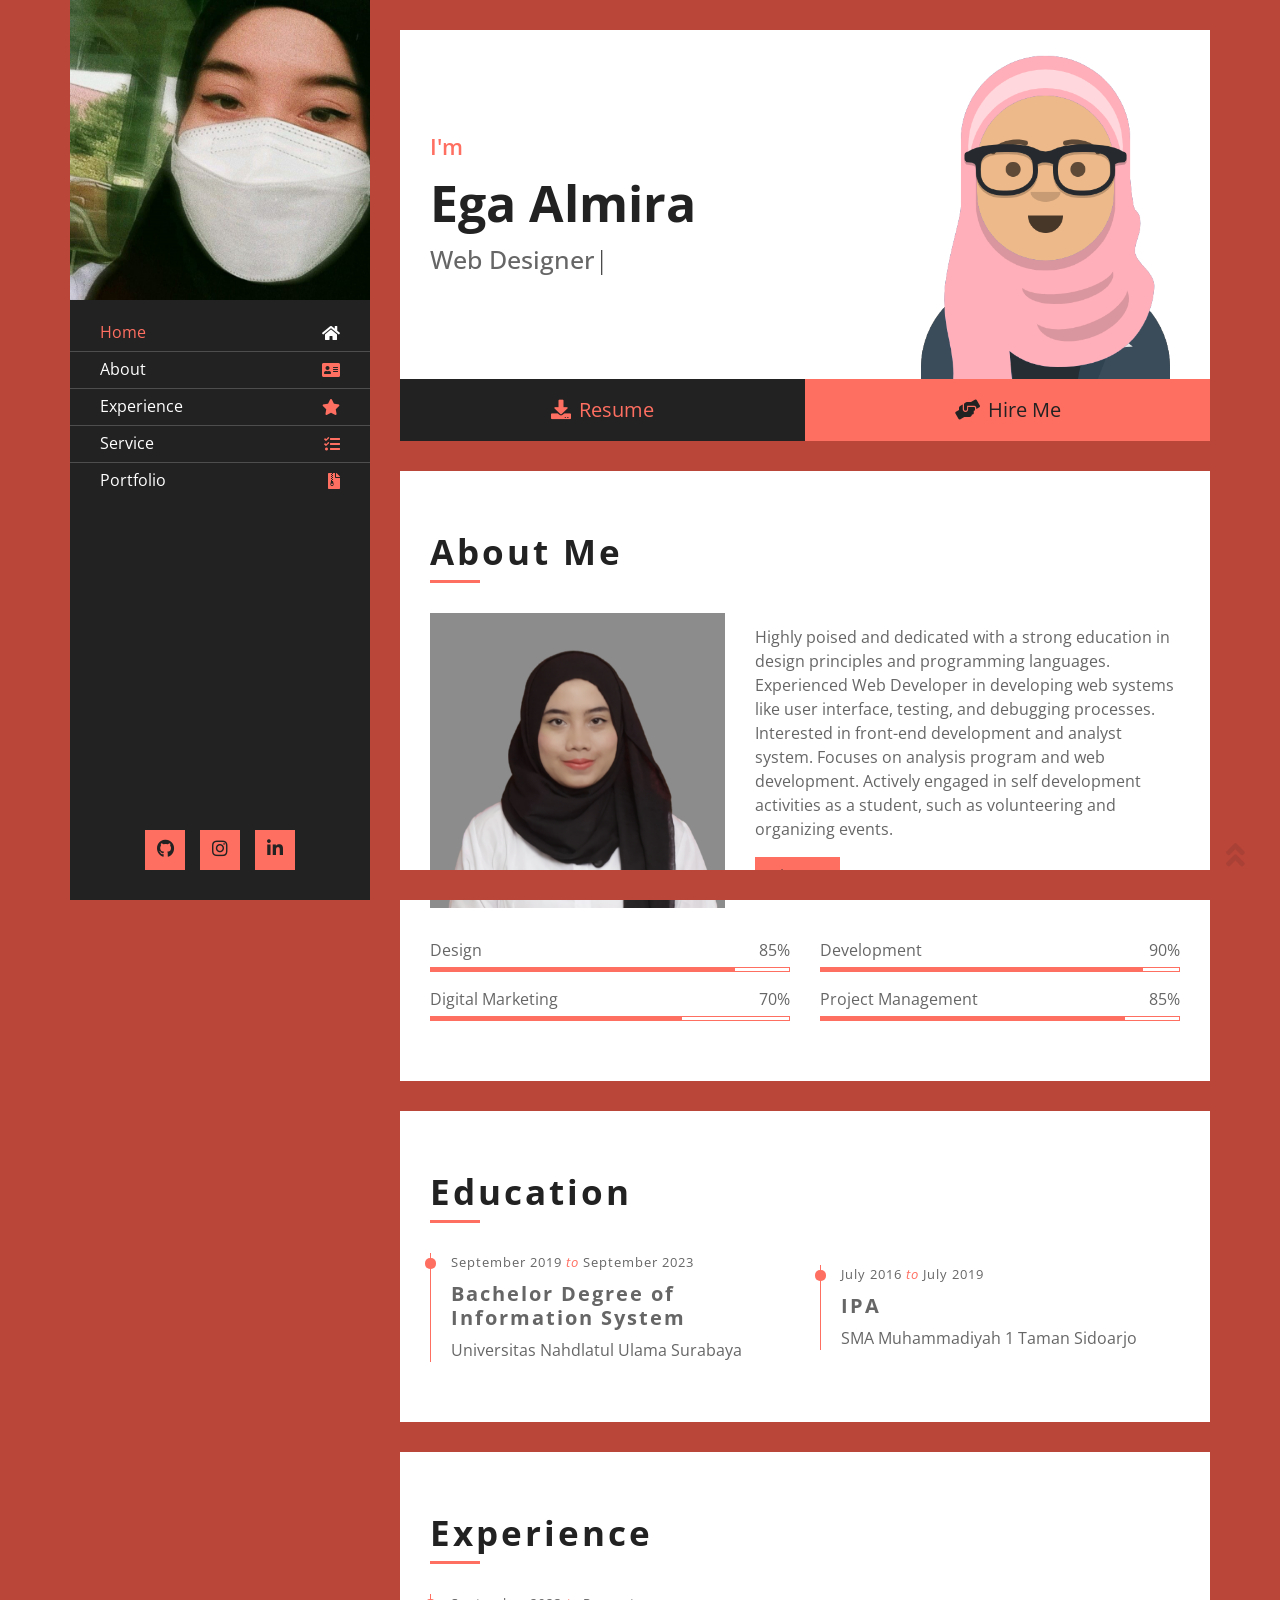
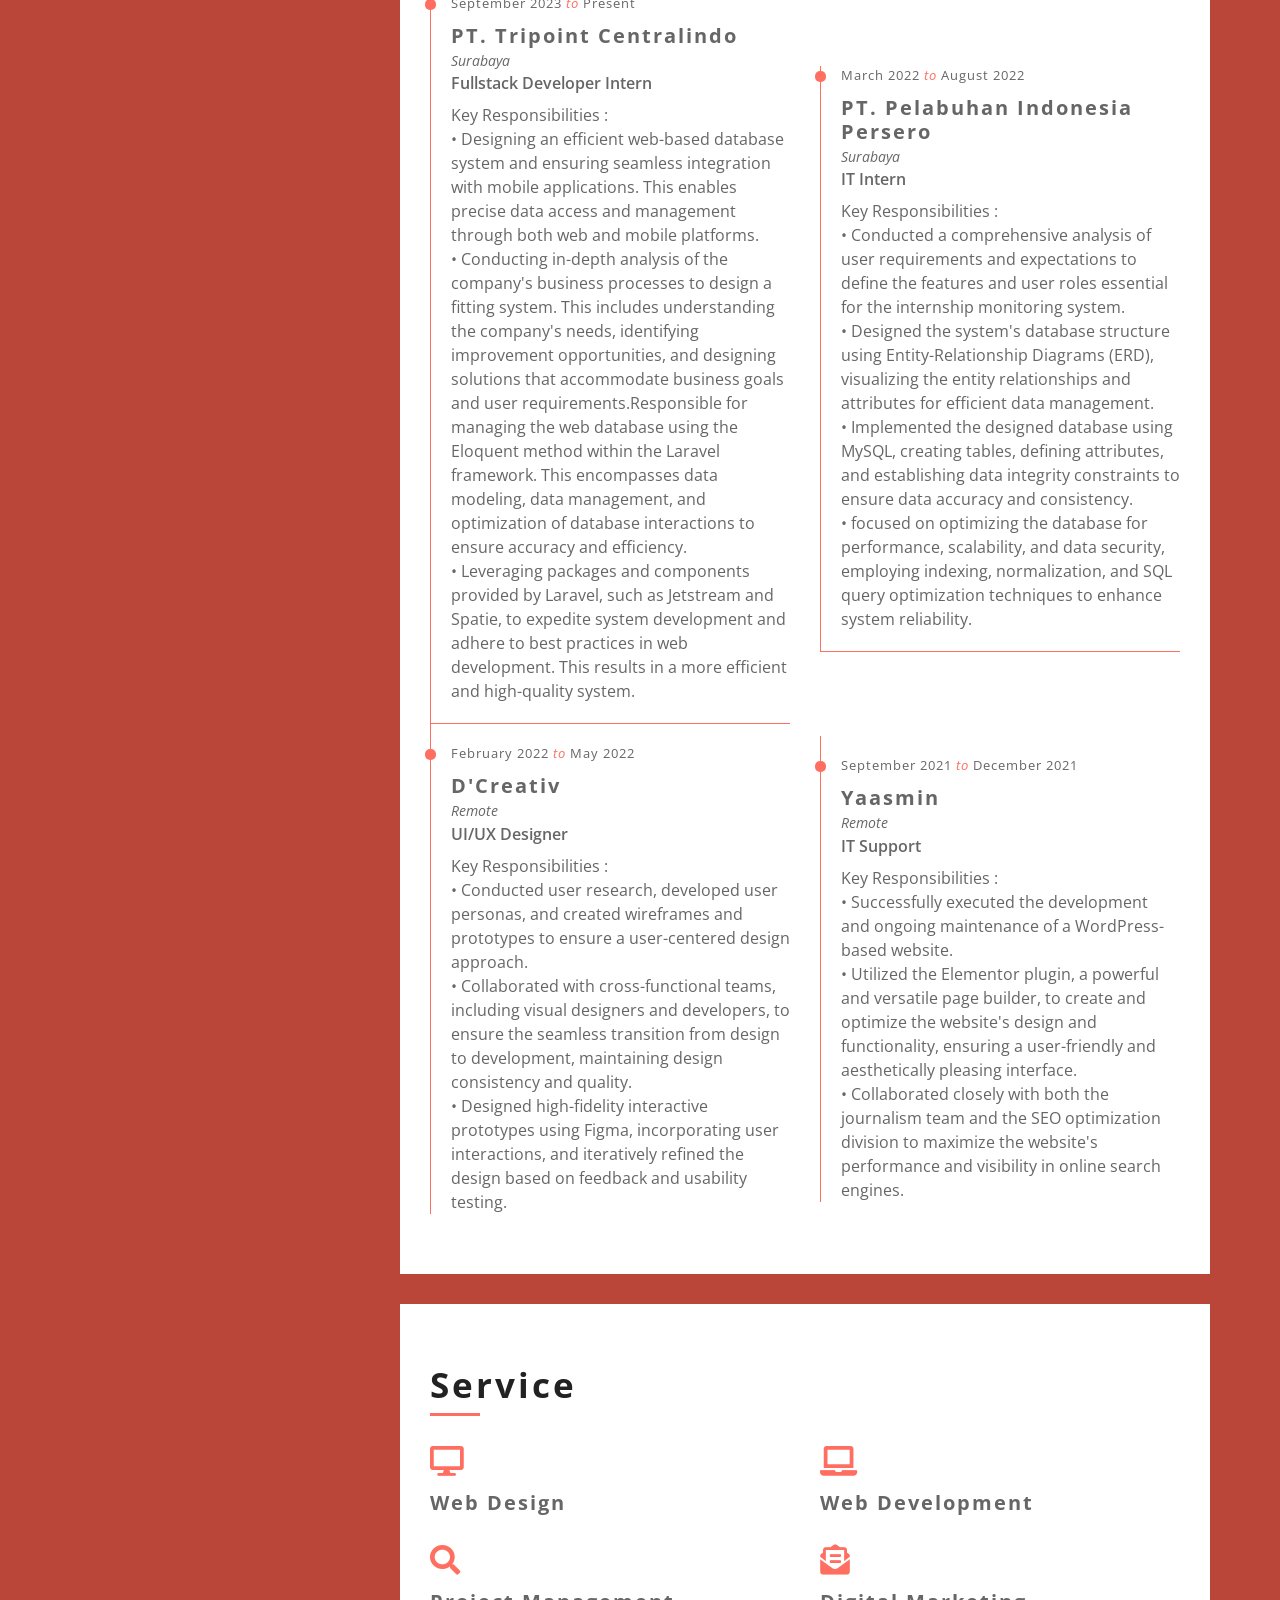
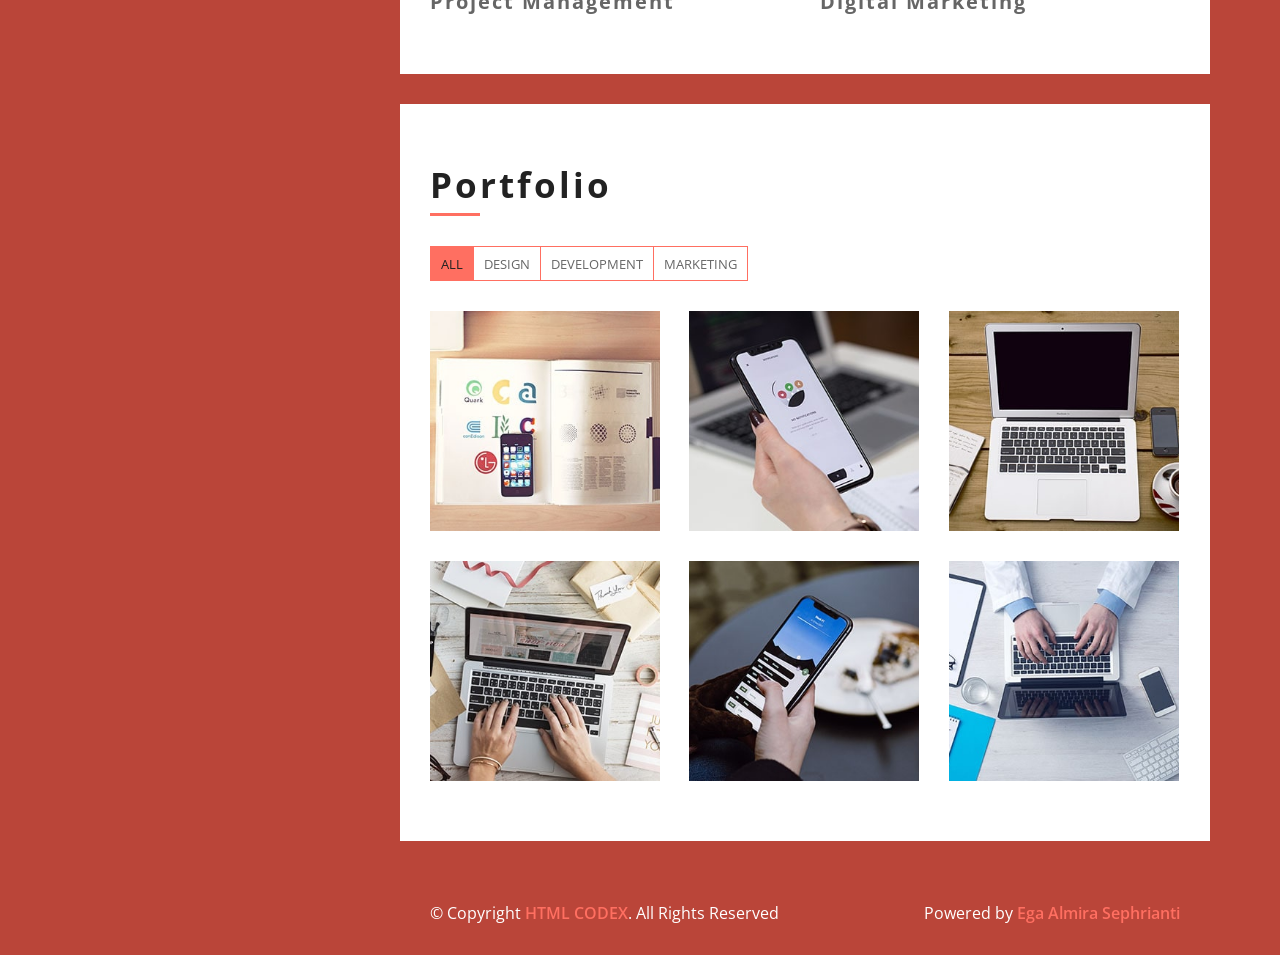
==== index.html @ 4a03251e "feat: First Commit" ====
<!DOCTYPE html>
<html lang="en">
    <head>
        <meta charset="utf-8">
        <title>Ega Almira Sephrianti</title>
        <meta content="width=device-width, initial-scale=1.0" name="viewport">
        <meta content="Resume Website Template Free Download" name="keywords">
        <meta content="Resume Website Template Free Download" name="description">

        <!-- Favicon -->
        <link href="img/favicon.ico" rel="icon">

        <!-- Google Fonts -->
        <link href="https://fonts.googleapis.com/css2?family=Open+Sans:300;400;600;700;800&display=swap" rel="stylesheet">

        <!-- CSS Libraries -->
        <link href="https://stackpath.bootstrapcdn.com/bootstrap/4.4.1/css/bootstrap.min.css" rel="stylesheet">
        <link href="https://cdnjs.cloudflare.com/ajax/libs/font-awesome/5.10.0/css/all.min.css" rel="stylesheet">
        <link href="lib/slick/slick.css" rel="stylesheet">
        <link href="lib/slick/slick-theme.css" rel="stylesheet">
        <link href="lib/lightbox/css/lightbox.min.css" rel="stylesheet">

        <!-- Template Stylesheet -->
        <link href="css/style.css" rel="stylesheet">
    </head>

    <body data-spy="scroll" data-target=".navbar" data-offset="51">
        <div class="wrapper">
            <div class="sidebar">
                <div class="sidebar-header">
                    <img src="img/profile.jpg" alt="Image">
                </div>
                <div class="sidebar-content">
                    <nav class="navbar navbar-expand-md bg-dark navbar-dark">
                        <a href="#" class="navbar-brand">Navigation</a>
                        <button type="button" class="navbar-toggler" data-toggle="collapse" data-target="#navbarCollapse">
                            <span class="navbar-toggler-icon"></span>
                        </button>
                        <div class="collapse navbar-collapse" id="navbarCollapse">
                            <ul class="nav navbar-nav">
                                <li class="nav-item">
                                    <a class="nav-link" href="#header">Home<i class="fa fa-home"></i></a>
                                </li>
                                <li class="nav-item">
                                    <a class="nav-link" href="#about">About<i class="fa fa-address-card"></i></a>
                                </li>
                                <li class="nav-item">
                                    <a class="nav-link" href="#experience">Experience<i class="fa fa-star"></i></a>
                                </li>
                                <li class="nav-item">
                                    <a class="nav-link" href="#service">Service<i class="fa fa-tasks"></i></a>
                                </li>
                                <li class="nav-item">
                                    <a class="nav-link" href="#portfolio">Portfolio<i class="fa fa-file-archive"></i></a>
                                </li>
                            </ul>
                        </div>
                    </nav>
                </div>
                <div class="sidebar-footer">
                    <a href="https://github.com/Myrel666"><i class="fab fa-github"></i></a>
                    <a href="https://www.instagram.com/egalmryxz/"><i class="fab fa-instagram"></i></a>
                    <a href="https://www.linkedin.com/in/egaalmira/"><i class="fab fa-linkedin-in"></i></a>
                </div>
            </div>
            <div class="content">
                <!-- Header Start -->
                <div class="header" id="header">
                    <div class="content-inner">
                        <p>I'm</p>
                        <h1>Ega Almira</h1>
                        <h2></h2>
                        <div class="typed-text">Web Designer, Web Developer, Front End Developer, Apps Developer</div>
                    </div>
                </div>
                <!-- Header End -->
                
                <!-- Large Button Start -->
                <div class="large-btn">
                    <div class="content-inner">
                        <a class="btn" href="https://drive.google.com/file/d/1qqLo17dCQXUXe63xyKrD23kKJof2PfEX/view?usp=sharing"><i class="fa fa-download"></i>Resume</a>
                        <a class="btn" href="mailto:egaalmira@outlook.com"><i class="fa fa-hands-helping"></i>Hire Me</a>
                    </div>
                </div>
                <!-- Large Button End -->
                
                <!-- About Start -->
                <div class="about" id="about">
                    <div class="content-inner">
                        <div class="content-header">
                            <h2>About Me</h2>
                        </div>
                        <div class="row align-items-center">
                            <div class="col-md-6 col-lg-5">
                                <img src="img/about.png" alt="Image">
                            </div>
                            <div class="col-md-6 col-lg-7">
                                <p>
                                    Highly poised and dedicated with a strong
education in design principles and programming languages. Experienced Web Developer in developing web
systems like user interface, testing, and debugging processes. Interested in front-end development and analyst
system. Focuses on analysis program and web development. Actively engaged in self development activities as a
student, such as volunteering and organizing events.
                                </p>
                                <a class="btn" href="mailto:egaalmira@outlook.com" >Hire Me</a>
                            </div>
                        </div>
                        <div class="row">
                            <div class="col-md-6">
                                <div class="skills">
                                    <div class="skill-name">
                                        <p>Design</p><p>85%</p>
                                    </div>
                                    <div class="progress">
                                        <div class="progress-bar" role="progressbar" aria-valuenow="85" aria-valuemin="0" aria-valuemax="100"></div>
                                    </div>
                                    <div class="skill-name">
                                        <p>Digital Marketing</p><p>70%</p>
                                    </div>
                                    <div class="progress">
                                        <div class="progress-bar" role="progressbar" aria-valuenow="70" aria-valuemin="0" aria-valuemax="100"></div>
                                    </div>
                                </div>
                            </div>
                            <div class="col-md-6">
                                <div class="skills">
                                    <div class="skill-name">
                                        <p>Development</p><p>90%</p>
                                    </div>
                                    <div class="progress">
                                        <div class="progress-bar" role="progressbar" aria-valuenow="90" aria-valuemin="0" aria-valuemax="100"></div>
                                    </div>
                                    <div class="skill-name">
                                        <p>Project Management</p><p>85%</p>
                                    </div>
                                    <div class="progress">
                                        <div class="progress-bar" role="progressbar" aria-valuenow="85" aria-valuemin="0" aria-valuemax="100"></div>
                                    </div>
                                </div>
                            </div>
                        </div>
                    </div>
                </div>
                <!-- About End -->
                
                <!-- Education Start -->
                <div class="education" id="education">
                    <div class="content-inner">
                        <div class="content-header">
                            <h2>Education</h2>
                        </div>
                        <div class="row align-items-center">
                            <div class="col-md-6">
                                <div class="edu-col">
                                    <span>September 2019 <i>to</i> September 2023</span>
                                    <h3>Bachelor Degree of Information System</h3>
                                    <p>Universitas Nahdlatul Ulama Surabaya</p>
                                </div>
                            </div>
                            <div class="col-md-6">
                                <div class="edu-col">
                                    <span>July 2016 <i>to</i> July 2019</span>
                                    <h3>IPA</h3>
                                    <p>SMA Muhammadiyah 1 Taman Sidoarjo</p>
                                </div>
                            </div>
                        </div>
                    </div>
                </div>
                <!-- Education Start -->
                
                <!-- Experience Start -->
                <div class="experience" id="experience">
                    <div class="content-inner">
                        <div class="content-header">
                            <h2>Experience</h2>
                        </div>
                        <div class="row align-items-center">
                            <div class="col-md-6">
                                <div class="exp-col">
                                    <span>September 2023 <i>to</i> Present</span>
                                    <h3>PT. Tripoint Centralindo</h3>
                                    <h4>Surabaya</h4>
                                    <h5>Fullstack Developer Intern</h5>
                                    <p>Key Responsibilities :</p>
                                    <p>• Designing an efficient web-based database system and ensuring seamless integration with mobile
                                        applications. This enables precise data access and management through both web and mobile platforms.</p>
                                    <p>• Conducting in-depth analysis of the company's business processes to design a fitting system. This includes
                                        understanding the company's needs, identifying improvement opportunities, and designing solutions that
                                        accommodate business goals and user requirements.Responsible for managing the web database using the
                                        Eloquent method within the Laravel framework. This encompasses data modeling, data management, and
                                        optimization of database interactions to ensure accuracy and efficiency.</p>
                                    <p>• Leveraging packages and components provided by Laravel, such as Jetstream and Spatie, to expedite
                                        system development and adhere to best practices in web development. This results in a more efficient and
                                        high-quality system.</p>

                                </div>
                            </div>
                            <div class="col-md-6">
                                <div class="exp-col">
                                    <span>March 2022 <i>to</i> August 2022</span>
                                    <h3>PT. Pelabuhan Indonesia Persero</h3>
                                    <h4>Surabaya</h4>
                                    <h5>IT Intern</h5>
                                    <p>Key Responsibilities :</p>
                                    <p>• Conducted a comprehensive analysis of user requirements and expectations to define the features and user
                                        roles essential for the internship monitoring system.</p>
                                    <p>• Designed the system's database structure using Entity-Relationship Diagrams (ERD), visualizing the entity
                                        relationships and attributes for efficient data management.</p>
                                    <p>• Implemented the designed database using MySQL, creating tables, defining attributes, and establishing data
                                        integrity constraints to ensure data accuracy and consistency.</p> 
                                    <p>• focused on optimizing the database for performance, scalability, and data security, employing indexing,
                                        normalization, and SQL query optimization techniques to enhance system reliability.</p>

                                </div>
                            </div>
                            <div class="col-md-6">
                                <div class="exp-col">
                                    <span>February 2022 <i>to</i> May 2022</span>
                                    <h3>D'Creativ</h3>
                                    <h4>Remote</h4>
                                    <h5>UI/UX Designer</h5>
                                    <p>Key Responsibilities :</p>
                                    <p>• Conducted user research, developed user personas, and created wireframes and prototypes to ensure a
                                        user-centered design approach.</p>
                                    <p>• Collaborated with cross-functional teams, including visual designers and developers, to ensure the seamless
                                        transition from design to development, maintaining design consistency and quality.</p>
                                    <p>• Designed high-fidelity interactive prototypes using Figma, incorporating user interactions, and iteratively
                                        refined the design based on feedback and usability testing.</p>
                                    
                                </div>
                            </div>
                            <div class="col-md-6">
                                <div class="exp-col">
                                    <span>September 2021 <i>to</i> December 2021</span>
                                    <h3>Yaasmin</h3>
                                    <h4>Remote</h4>
                                    <h5>IT Support</h5>
                                    <p>Key Responsibilities :</p>
                                        <p>• Successfully executed the development and ongoing maintenance of a WordPress-based website.</p>
                                        <p>• Utilized the Elementor plugin, a powerful and versatile page builder, to create and optimize the website's
                                            design and functionality, ensuring a user-friendly and aesthetically pleasing interface.</p>
                                        <p>• Collaborated closely with both the journalism team and the SEO optimization division to maximize the
                                            website's performance and visibility in online search engines.</p>

                                </div>
                            </div>
                        </div>
                    </div>
                </div>
                <!-- Experience Start -->
                
                <!-- Service Start -->
                <div class="service" id="service">
                    <div class="content-inner">
                        <div class="content-header">
                            <h2>Service</h2>
                        </div>
                        <div class="row align-items-center">
                            <div class="col-md-6">
                                <div class="srv-col">
                                    <i class="fa fa-desktop"></i>
                                    <h3>Web Design</h3>
                                    <p></p>
                                </div>
                            </div>
                            <div class="col-md-6">
                                <div class="srv-col">
                                    <i class="fa fa-laptop"></i>
                                    <h3>Web Development</h3>
                                    <p></p>
                                </div>
                            </div>
                            <div class="col-md-6">
                                <div class="srv-col">
                                    <i class="fa fa-search"></i>
                                    <h3>Project Management</h3>
                                    <p></p>
                                </div>
                            </div>
                            <div class="col-md-6">
                                <div class="srv-col">
                                    <i class="fa fa-envelope-open-text"></i>
                                    <h3>Digital Marketing</h3>
                                    <p></p>
                                </div>
                            </div>
                        </div>
                    </div>
                </div>
                <!-- Service Start -->
                
                <!-- Portfolio Start -->
                <div class="portfolio" id="portfolio">
                    <div class="content-inner">
                        <div class="content-header">
                            <h2>Portfolio</h2>
                        </div>
                        <div class="row">
                            <div class="col-lg-12">
                                <ul id="portfolio-flters">
                                    <li data-filter="*" class="filter-active">All</li>
                                    <li data-filter=".web-des">Design</li>
                                    <li data-filter=".web-dev">Development</li>
                                    <li data-filter=".dig-mar">Marketing</li>
                                </ul>
                            </div>
                        </div>
                        <div class="row portfolio-container">
                            <div class="col-lg-4 col-md-6 portfolio-item web-des">
                                <div class="portfolio-wrap">
                                    <figure>
                                        <img src="img/portfolio-1.jpg" class="img-fluid" alt="">
                                        <a href="img/portfolio-1.jpg" data-lightbox="portfolio" data-title="Project Name" class="link-preview" title="Preview"><i class="fa fa-eye"></i></a>
                                        <a href="#" class="link-details" title="More Details"><i class="fa fa-link"></i></a>
                                        <a class="portfolio-title" href="#">Waste4CHange <span>Web Design</span></a>
                                    </figure>
                                </div>
                            </div>

                            <div class="col-lg-4 col-md-6 portfolio-item web-des">
                                <div class="portfolio-wrap">
                                    <figure>
                                        <img src="img/portfolio-2.jpg" class="img-fluid" alt="">
                                        <a href="img/portfolio-2.jpg" class="link-preview" data-lightbox="portfolio" data-title="Project Name" title="Preview"><i class="fa fa-eye"></i></a>
                                        <a href="#" class="link-details" title="More Details"><i class="fa fa-link"></i></a>
                                        <a class="portfolio-title" href="#">Montern <span>Web Design</span></a>
                                    </figure>
                                </div>
                            </div>

                            <div class="col-lg-4 col-md-6 portfolio-item web-dev">
                                <div class="portfolio-wrap">
                                    <figure>
                                        <img src="img/portfolio-3.jpg" class="img-fluid" alt="">
                                        <a href="img/portfolio-3.jpg" class="link-preview" data-lightbox="portfolio" data-title="Project Name" title="Preview"><i class="fa fa-eye"></i></a>
                                        <a href="#" class="link-details" title="More Details"><i class="fa fa-link"></i></a>
                                        <a class="portfolio-title" href="#">Montern <span>Web Development</span></a>
                                    </figure>
                                </div>
                            </div>

                            <div class="col-lg-4 col-md-6 portfolio-item web-dev">
                                <div class="portfolio-wrap">
                                    <figure>
                                        <img src="img/portfolio-4.jpg" class="img-fluid" alt="">
                                        <a href="img/portfolio-4.jpg" class="link-preview" data-lightbox="portfolio" data-title="Project Name" title="Preview"><i class="fa fa-eye"></i></a>
                                        <a href="#" class="link-details" title="More Details"><i class="fa fa-link"></i></a>
                                        <a class="portfolio-title" href="#">Manmee <span>Web Development</span></a>
                                    </figure>
                                </div>
                            </div>

                            <div class="col-lg-4 col-md-6 portfolio-item web-des">
                                <div class="portfolio-wrap">
                                    <figure>
                                        <img src="img/portfolio-5.jpg" class="img-fluid" alt="">
                                        <a href="img/portfolio-5.jpg" class="link-preview" data-lightbox="portfolio" data-title="Project Name" title="Preview"><i class="fa fa-eye"></i></a>
                                        <a href="#" class="link-details" title="More Details"><i class="fa fa-link"></i></a>
                                        <a class="portfolio-title" href="#">Paktomi <span>Web Design</span></a>
                                    </figure>
                                </div>
                            </div>

                            <div class="col-lg-4 col-md-6 portfolio-item dig-mar">
                                <div class="portfolio-wrap">
                                    <figure>
                                        <img src="img/portfolio-6.jpg" class="img-fluid" alt="">
                                        <a href="img/portfolio-6.jpg" class="link-preview" data-lightbox="portfolio" data-title="Project Name" title="Preview"><i class="fa fa-eye"></i></a>
                                        <a href="#" class="link-details" title="More Details"><i class="fa fa-link"></i></a>
                                        <a class="portfolio-title" href="#">Dunia Koding <span>Digital Marketing</span></a>
                                    </figure>
                                </div>
                            </div>
                        </div>
                    </div>
                </div>
                <!-- Portfolio Start -->
                
                <!-- Contact Start -->
                <!-- <div class="contact" id="contact">
                    <div class="content-inner">
                        <div class="content-header">
                            <h2>Contact</h2>
                        </div>
                        <div class="row align-items-center">
                            <div class="col-md-6">
                                <div class="contact-info">
                                    <p><i class="fa fa-user"></i>Ega Almira Sephrianti</p>
                                    <p><i class="fa fa-tag"></i>Web Developer</p>
                                    <p><i class="fa fa-envelope"></i><a href="mailto:egaalmira@outlook.com">egaalmira@outlook.com</a></p>
                                    <p><i class="fa fa-phone"></i><a href="tel:+1234567890">082192208619</a></p>
                                    <p><i class="fa fa-map-marker"></i>Surabaya</p>
                                    <div class="social">
                                        <a class="btn" href="https://github.com/Myrel666"><i class="fab fa-github"></i></a>
                                        <a class="btn" href="https://www.facebook.com/egaalmiraseph"><i class="fab fa-facebook-f"></i></a>
                                        <a class="btn" href="https://www.linkedin.com/in/egaalmira/"><i class="fab fa-linkedin-in"></i></a>
                                        <a class="btn" href="https://www.instagram.com/egalmryxz/"><i class="fab fa-instagram"></i></a>
                                        
                                    </div>
                                </div>
                            </div>
                            <div class="col-md-6">
                                <div class="form">
                                    <form>
                                        <div class="form-row">
                                            <div class="form-group col-md-6">
                                                <input type="text" class="form-control" placeholder="Your Name" />
                                            </div>
                                            <div class="form-group col-md-6">
                                                <input type="email" class="form-control" placeholder="Your Email" />
                                            </div>
                                        </div>
                                        <div class="form-group">
                                            <input type="text" class="form-control" placeholder="Subject" />
                                        </div>
                                        <div class="form-group">
                                            <textarea class="form-control" rows="5" placeholder="Message"></textarea>
                                        </div>
                                        <div><button class="btn" type="submit">Send Message</button></div>
                                    </form>
                                </div>
                            </div>
                        </div>
                    </div>
                </div> -->
                <!-- Contact End -->
                
                <!-- Footer Start -->
                <div class="footer">
                    <div class="content-inner">
                        <div class="row align-items-center">
                            <div class="col-md-6">
                                <p class="color: text-white">&copy; Copyright <a href="https://htmlcodex.com">HTML CODEX</a>. All Rights Reserved</p>
                            </div>
                            <div class="col-md-6">
                                <p class="color: text-white">Powered by <a href="https://htmlcodex.com">Ega Almira Sephrianti</a></p>
                            </div>
                        </div>
                    </div>
                </div>
                <!-- Footer Start -->
            </div>
        </div>
        
        <!-- Back to Top -->
        <a href="#" class="back-to-top"><i class="fa fa-angle-double-up"></i></a>
        
        <!-- JavaScript Libraries -->
        <script src="https://code.jquery.com/jquery-3.4.1.min.js"></script>
        <script src="https://stackpath.bootstrapcdn.com/bootstrap/4.4.1/js/bootstrap.bundle.min.js"></script>
        <script src="lib/easing/easing.min.js"></script>
        <script src="lib/slick/slick.min.js"></script>
        <script src="lib/typed/typed.min.js"></script>
        <script src="lib/waypoints/waypoints.min.js"></script>
        <script src="lib/isotope/isotope.pkgd.min.js"></script>
        <script src="lib/lightbox/js/lightbox.min.js"></script>
        
        <!-- Template Javascript -->
        <script src="js/main.js"></script>
    </body>
</html>
---- css/style.css ----
/**********************************/
/********** General CSS ***********/
/**********************************/
body {
    color: #666666;
    /* background: #F6D155; */
    background: #BA4539;
    font-family: 'Open Sans', sans-serif;
}

a {
    color: #222222;
    transition: all .3s;
}

a:hover,
a:active,
a:focus {
    color: #FF6F61;
    outline: none;
    text-decoration: none;
}

.btn:focus {
    box-shadow: none;
}


/**********************************/
/****** Layout with Sidebar *******/
/**********************************/
.wrapper {
    position: relative;
    margin: 0 auto;
    width: 100%;
    max-width: 1140px;
}

.wrapper .sidebar {
    position: relative;
    width: 100%;
    float: left;
    background: #222222;
}

.wrapper .content {
    position: relative;
    width: 100%;
    padding: 15px;
    float: left;
    /* background: #F6D155; */
    background:#BA4539;
}

.wrapper .sidebar-header,
.wrapper .sidebar-footer {
    display: none;
}

.navbar {
    padding: 15px;
    background: #222222 !important;
}

.navbar-expand-md .navbar-nav .nav-item {
    width: 100%;
    border-top: 1px solid rgba(255, 255, 255, .2);
}

.navbar-expand-md .navbar-nav .nav-item:first-child{
    border-top: none;
}

.navbar-expand-md .navbar-nav .nav-link {
    color: #ffffff;
    padding: 5px 15px 7px 15px;
    transition: all .3s;
}

.navbar-expand-md .navbar-nav .nav-link i {
    color: #FF6F61;
    float: right;
    padding-top: 5px;
    transition: all .3s;
}

.navbar-expand-md .navbar-nav .nav-link:hover,
.navbar-expand-md .navbar-nav .nav-link.active {
    color: #FF6F61;
}

.navbar-expand-md .navbar-nav .nav-link:hover i,
.navbar-expand-md .navbar-nav .nav-link.active i{
    color: #ffffff;
}


.wrapper .sidebar,
.wrapper .content {
    -webkit-transition: margin 200ms ease-out;
    -moz-transition: margin 200ms ease-out;
    -o-transition: margin 200ms ease-out;
    transition: margin 200ms ease-out;
}

@media (min-width: 768px) {
    .wrapper .content {
        padding: 30px 0px 30px 30px;
    }
    
    .wrapper .content::before,
    .wrapper .content::after {
        position: fixed;
        content: "";
        width: 100%;
        height: 30px;
        /* background: #F6D155; */
        background: #BA4539;
        z-index: 1;
    }
    
    .wrapper .content::before {
        top: 0;
    }
    
    .wrapper .content::after {
        bottom: 0;
    }
    
    .wrapper .sidebar {
        position: fixed;
        width: 300px;
        height: 100%;
        margin-left: -250px;
        float: left;
        overflow: auto;
        scrollbar-width: thin;
        scrollbar-color: gray;
        z-index: 2;
    }

    .wrapper .sidebar:hover {
        margin-left: 0px;
    }
    
    .wrapper .content {
        position: relative;
        width: calc(100% - 50px);
        margin-left: 50px;
        float: right;
    }
    
    .wrapper .sidebar:hover  .sidebar-header {
        position: relative;
        display: block;
        width: 100%;
    }

    .wrapper .sidebar .sidebar-header img {
        width: 100%;
        height: auto;
    }
    
    .navbar-brand {
        display: none;
    }
    
    .navbar {
        padding: 15px 0;
        flex-direction: column;
    }
    
    .wrapper .sidebar:hover .navbar-expand-md .navbar-nav .nav-link {
        padding: 5px 30px 7px 30px;
    }
    
    .wrapper .sidebar::-webkit-scrollbar {
        width: 7px;
    }

    .wrapper .sidebar::-webkit-scrollbar-track {
        -webkit-box-shadow: inset 0 0 6px rgba(0,0,0,0.1);
    }

    .wrapper .sidebar::-webkit-scrollbar-thumb {
        background-color: darkgrey;
        outline: 1px solid slategrey;
        border-radius: 7px
    }
    
    .navbar-brand {
        display: none;
    }
    
    .sidebar .sidebar-footer {
        width: 300px;
        position: fixed;
        bottom: 0;
        padding: 15px;
        font-size: 0;
        text-align: center;
        background: #222222;
    }
    
    .sidebar .sidebar-footer a {
        display: inline-block;
        width: 40px;
        height: 40px;
        padding: 5px 0;
        margin: 0 15px 15px 0;
        text-align: center;
        font-size: 18px;
        color: #222222;
        background: #FF6F61;
    }
    
    .sidebar .sidebar-footer a:last-child {
        margin-right: 0;
    }
    
    .sidebar .sidebar-footer a:hover {
        color: #FF6F61;
        background: #ffffff;
    }
    
    .sidebar:hover .sidebar-footer {
        display: block;
    }
}

@media (min-width: 992px) {
    .wrapper .sidebar {
        margin: 0;
    }

    .wrapper .content {
        width: calc(100% - 300px);
        margin-left: 300px;
    }

    .sidebar .sidebar-header {
        position: relative;
        display: block;
        width: 100%;
    }
    
    .navbar-expand-md .navbar-nav .nav-link {
        padding: 5px 30px 7px 30px;
    }
    
    .sidebar .sidebar-footer {
        display: block;
    }
}

@media (max-width: 1140px) {
    .wrapper .content {
        padding: 30px;
    }
}

@media (max-width: 576px) {
    .wrapper .content {
        padding: 15px;
    }
}


/**********************************/
/******** Back to Top CSS *********/
/**********************************/
.back-to-top {
    position: fixed;
    display: none;
    width: 30px;
    height: 30px;
    text-align: center;
    line-height: 1;
    font-size: 30px;
    right: 30px;
    bottom: 30px;
    transition: background 0.5s;
    z-index: 11;
}

.back-to-top i {
    color: #222222;
}

.back-to-top i:hover {
    color: #FF6F61;
}

.back-to-top {
    -webkit-animation: action 1s infinite  alternate;
    animation: action 1s infinite  alternate;
}

@-webkit-keyframes action {
    0% { transform: translateY(0); }
    100% { transform: translateY(-15px); }
}

@keyframes action {
    0% { transform: translateY(0); }
    100% { transform: translateY(-15px); }
}


/**********************************/
/*********** Header CSS ***********/
/**********************************/
.header {
    position: relative;
    background: #ffffff;
}

.header .content-inner {
    padding: 100px 30px;
    background: url(../img/profile.png) right bottom no-repeat;
    background-size: contain;
}

.header p {
    color: #FF6F61;
    font-size: 22px;
    font-weight: 600;
    margin-bottom: 10px;
}

.header h1 {
    color: #222222;
    font-size: 50px;
    font-weight: 700;
}

.header h2 {
    display: inline-block;
    margin: 0;
    height: 25px;
    font-size: 25px;
}

.header .typed-text {
    display: none;
}

.header .typed-cursor {
    font-size: 25px;
    font-weight: 300;
    color: #222222;
}

.large-btn .content-inner {
    font-size: 0;
    /* border-bottom: 30px solid #F6D155; */
    border-bottom: 30px solid #BA4539;

}

.large-btn .btn {
    position: relative;
    width: 50%;
    padding: 15px 0;
    color: #FF6F61;
    font-size: 20px;
    background: #222222;
    border-radius: 0;
}

.large-btn .btn:last-child {
    color: #222222;
    background: #FF6F61;
}

.large-btn .btn i {
    margin-right: 8px;
}

.large-btn .btn::after {
    position: absolute;
    content: "";
    width: 0;
    height: 100%;
    top: 0;
    left: 0;
    transition: all .3s;
}

.large-btn .btn:hover::after {
    width: 100%;
    background: rgba(255, 255, 255, .1);
}


/**********************************/
/******* Content Header CSS *******/
/**********************************/
.content-header {
    position: relative;
    width: 100%;
    margin-bottom: 30px;
    padding-bottom: 10px;
}

.content-header h2 {
    color: #222222;
    font-size: 35px;
    font-weight: 700;
    letter-spacing: 3px;
    margin: 0;
}

.content-header::after {
    content: '';
    position: absolute;
    display: block;
    width: 50px;
    height: 3px;
    bottom: 0;
    left: 0;
    background: #FF6F61;
}


/**********************************/
/*********** About CSS ************/
/**********************************/
.about {
    position: relative;
    padding: 60px 30px;
    background: #ffffff;
    /* border-bottom: 30px solid #F6D155; */
    border-bottom: 30px solid #BA4539;

}


.about img {
    width: 100%;
    height: auto;
}

@media(max-width: 767.98px) {
    .about img {
        margin-bottom: 15px;
    }
}

.about .btn {
    border-radius: 0;
    color: #222222;
    background: #FF6F61;
    transition: all .3s;
}

.about .btn:hover {
    color: #FF6F61;
    background: #222222;
}

.about .skills {
    padding-top: 15px;
}

.about .skill-name {
    margin-top: 15px;
}

.about .skill-name p {
    display: inline-block;
    margin-bottom: 5px;
    font-size: 16px;
    font-weight: 400;
}

.about .skill-name p:last-child {
    float: right;
}

.about .progress {
    height: 5px;
    border: 1px solid #FF6F61;
    border-radius: 0;
    background: #ffffff;
}

.about .progress .progress-bar {
    width: 1px;
    background: #FF6F61;
    border-radius: 0;
    transition: 1s;
}


/**********************************/
/********* Education CSS **********/
/**********************************/
.education {
    position: relative;
    padding: 60px 30px;
    background: #ffffff;
    border-bottom: 30px solid #F6D155;
    border-bottom: 30px solid #BA4539;

}

.education .edu-col {
    position: relative;
    width: 100%;
    padding: 20px 0 20px 20px;
    border-left: 1px solid #FF6F61;
    border-bottom: 1px solid #FF6F61;
}

.education .col-md-6:first-child .edu-col {
    padding-top: 0;
}

.education .col-md-6:last-child .edu-col {
    border-bottom: none;
    padding-bottom: 0;
}

@media (min-width: 768px) {
    .education .col-md-6:nth-child(-n+2) .edu-col {
        padding-top: 0;
    }

    .education .col-md-6:last-child .edu-col,
    .education .col-md-6:nth-last-child(2) .edu-col {
        border-bottom: none;
        padding-bottom: 0;
    }
}

.education .edu-col span {
    position: relative;
    display: block;
    font-size: 13px;
    letter-spacing: 1px;
    margin-bottom: 10px;
}

.education .edu-col span::before {
    position: absolute;
    content: "";
    width: 11px;
    height: 11px;
    background: #FF6F61;
    top: 5px;
    left: -26px;
    border-radius: 5px;
}

.education .edu-col span i {
    color: #FF6F61;
}

.education .edu-col h3 {
    font-size: 20px;
    font-weight: 700;
    letter-spacing: 2px;
}

.education .edu-col p {
    margin: 0;
}


/**********************************/
/********* Experience CSS *********/
/**********************************/
.experience {
    position: relative;
    padding: 60px 30px;
    background: #ffffff;
    /* border-bottom: 30px solid #F6D155; */
    border-bottom: 30px solid #BA4539;

}

.experience .exp-col {
    position: relative;
    width: 100%;
    padding: 20px 0 20px 20px;
    border-left: 1px solid #FF6F61;
    border-bottom: 1px solid #FF6F61;
}

.experience .col-md-6:first-child .exp-col {
    padding-top: 0;
}

.experience .col-md-6:last-child .exp-col {
    border-bottom: none;
    padding-bottom: 0;
}

@media (min-width: 768px) {
    .experience .col-md-6:nth-child(-n+2) .exp-col {
        padding-top: 0;
    }

    .experience .col-md-6:last-child .exp-col,
    .experience .col-md-6:nth-last-child(2) .exp-col {
        border-bottom: none;
        padding-bottom: 0;
    }
}

.experience .exp-col span {
    position: relative;
    display: block;
    font-size: 13px;
    letter-spacing: 1px;
    margin-bottom: 10px;
}

.experience .exp-col span::before {
    position: absolute;
    content: "";
    width: 11px;
    height: 11px;
    background: #FF6F61;
    top: 5px;
    left: -26px;
    border-radius: 5px;
}

.experience .exp-col span i {
    color: #FF6F61;
}

.experience .exp-col h3 {
    font-size: 20px;
    font-weight: 700;
    letter-spacing: 2px;
    margin-bottom: 5px;
}

.experience .exp-col h4 {
    font-size: 14px;
    font-weight: 400;
    font-style: italic;
    margin-bottom: 5px;
}

.experience .exp-col h5 {
    font-size: 16px;
    font-weight: 600;
    margin-bottom: 10px;
}

.experience .exp-col p {
    margin: 0;
}


/**********************************/
/*********** Service CSS **********/
/**********************************/
.service {
    position: relative;
    padding: 60px 30px 30px 30px;
    background: #ffffff;
    /* border-bottom: 30px solid #F6D155; */
    border-bottom: 30px solid #BA4539;

}

.service .srv-col {
    position: relative;
    width: 100%;
    margin-bottom: 30px;
}

.service .srv-col i {
    font-size: 30px;
    color: #FF6F61;
    margin-bottom: 15px;
}

.service .srv-col h3 {
    font-size: 20px;
    font-weight: 700;
    letter-spacing: 2px;
    margin-bottom: 5px;
}

.experience .exp-col h4 {
    font-size: 14px;
    font-weight: 400;
    font-style: italic;
    margin-bottom: 5px;
}

.experience .exp-col h5 {
    font-size: 16px;
    font-weight: 600;
    margin-bottom: 10px;
}

.experience .exp-col p {
    margin: 0;
}


/**********************************/
/********** Portfolio CSS *********/
/**********************************/
.portfolio {
    position: relative;
    padding: 60px 30px 30px 30px;
    background: #ffffff;
    /* border-bottom: 30px solid #F6D155; */
    border-bottom: 30px solid #BA4539;

}

.portfolio #portfolio-flters {
    padding: 0;
    margin: -15px 0 30px 0;
    list-style: none;
    font-size: 0;
}

.portfolio #portfolio-flters li {
    cursor: pointer;
    margin: 15px -1px 0 0;
    display: inline-block;
    height: 35px;
    padding: 10px;
    color: #666666;
    font-size: 13px;
    line-height: 15px;
    text-transform: uppercase;
    border: 1px solid #FF6F61;
    background: #ffffff;
    transition: all 0.3s ease-in-out;
}

.portfolio #portfolio-flters li:hover,
.portfolio #portfolio-flters li.filter-active {
    background: #FF6F61;
    color: #222222;
}

.portfolio .portfolio-item {
    position: relative;
    height: 250px;
    overflow: hidden;
}

.portfolio .portfolio-item figure {
    background: #ffffff;
    overflow: hidden;
    height: 220px;
    position: relative;
    border-radius: 0;
    margin: 0; 
}

.portfolio .portfolio-item figure img {
    width: 100%; 
    height: 100%; 
    object-fit: cover; 
}

.portfolio .portfolio-item figure:hover img {
    opacity: 0.3;
    transition: 0.3s;
}

.portfolio .portfolio-item figure .link-preview,
.portfolio .portfolio-item figure .link-details,
.portfolio .portfolio-item figure .portfolio-title {
    position: absolute;
    display: inline-block;
    opacity: 0;
    line-height: 1;
    text-align: center;
    width: 45px;
    height: 35px;
    background: #FF6F61;
    transition: 0.2s linear;
}

.portfolio .portfolio-item figure .link-preview i,
.portfolio .portfolio-item figure .link-details i {
    color: #222222;
    padding-top: 10px;
    font-size: 16px;
}

.portfolio .portfolio-item figure .link-preview:hover,
.portfolio .portfolio-item figure .link-details:hover {
    background: #222222;
}

.portfolio .portfolio-item figure .link-preview:hover i,
.portfolio .portfolio-item figure .link-details:hover i {
    color: #FF6F61;
}

.portfolio .portfolio-item figure .link-preview {
    left: 50%;
    top: calc(25% - 18px);
}

.portfolio .portfolio-item figure .link-details {
    right: 50%;
    top: calc(25% - 18px);
}

.portfolio .portfolio-item figure .portfolio-title {
    margin: 0;
    width: 100%;
    height: 50%;
    left: 0;
    right: 0;
    top: 100%;
    padding: 30px 10px;
    color: #222222;
    font-size: 16px;
    font-weight: 600;
    background: rgba(255, 111, 97, .5);
    border-radius: 0;
}

.portfolio .portfolio-item figure .portfolio-title:hover {
    text-decoration: none;
}

.portfolio .portfolio-item figure .portfolio-title span {
    display: block;
    margin-top: 10px;
    font-family: 'Open Sans', sans-serif;
    font-size: 13px;
    font-weight: 300;
}

.portfolio .portfolio-item figure:hover .link-preview {
    opacity: 1;
    left: calc(50% - 61px);
}

.portfolio .portfolio-item figure:hover .link-details {
    opacity: 1;
    right: calc(50% - 61px);
}

.portfolio .portfolio-item figure:hover .portfolio-title {
    opacity: 1;
    top: 50%;
}


/**********************************/
/*********** Review CSS ***********/
/**********************************/
.review {
    position: relative;
    background: #ffffff;
    /* border-bottom: 30px solid #F6D155; */
    border-bottom: 30px solid #BA4539;

}

.review .content-inner {
    position: relative;
    padding: 60px 30px;
    background: url(../img/quote.png) right bottom no-repeat;
}

.review .review-text p {
    font-size: 18px;
    font-style: italic;
}

.review .review-img {
    display: flex;
    align-items: center;
}

.review .review-img img {
    width: 80px; 
    height: 80px; 
    object-fit: cover;
    margin-right: 15px;
}

.review .review-name h3 {
    font-size: 18px;
    font-weight: 700;
    letter-spacing: 2px;
    margin-bottom: 5px;
}

.review .review-name p {
    font-size: 14px;
    margin-bottom: 0;
}

.review .review-text .ratting {
    margin-bottom: 5px;
}

.review .review-text .ratting i {
    color: #FF6F61;
    font-size: 14px;
}

.review .slick-slider:hover .slick-prev {
    left: 30px;
}

.review .slick-slider:hover .slick-next {
    right: 30px;
}

.review-slider .slick-prev,
.review-slider .slick-next {
    width: 35px;
    height: 35px;
    z-index: 1;
    opacity: 0;
    transition: .5s;
    background: rgba(255, 111, 97, .7);
}

.review-slider .slick-prev {
    left: 55px;
}

.review-slider .slick-next {
    right: 55px;
}

.review-slider.slick-slider:hover .slick-prev {
    left: 15px;
    opacity: 1;
}

.review-slider.slick-slider:hover .slick-next {
    right: 15px;
    opacity: 1;
}

.review-slider .slick-prev:hover,
.review-slider .slick-prev:focus,
.review-slider .slick-next:hover,
.review-slider .slick-next:focus {
    background: rgba(0, 0, 0, .7);
}

.review-slider .slick-prev:hover::before,
.review-slider .slick-prev:focus::before,
.review-slider .slick-next:hover::before,
.review-slider .slick-next:focus::before {
    color: #FF6F61;
}

.review-slider .slick-prev::before,
.review-slider .slick-next::before {
    font-family: "Font Awesome 5 Free";
    font-weight: 900;
    font-size: 18px;
    color: #ffffff;
}

.review-slider .slick-prev::before {
    content: "\f104";
}

.review-slider .slick-next::before {
    content: "\f105";
}

.review-slider .slick-dots {
    bottom: 15px;
}

.review-slider .slick-dots li button:before {
    color: #ffffff;
    font-size: 15px;
}

.review-slider .slick-dots li.slick-active button:before {
    color: #FF6F61;
}

.review-slider.slick-slider {
    margin-bottom: 0;
}


/**********************************/
/*********** Contact CSS ***********/
/**********************************/
.contact {
    position: relative;
    padding: 60px 30px 30px 30px;
    background: #ffffff;
}

.contact .contact-info {
    position: relative;
    width: 100%;
    margin-bottom: 30px;
}

.contact .contact-info p {
    font-size: 16px;
    font-weight: 600;
    letter-spacing: 1px;
    margin-bottom: 10px;
}

.contact .contact-info p i {
    width: 25px;
    color: #FF6F61;
}

.contact .contact-info p a {
    color: #666666;
}

.contact .contact-info p a:hover {
    color: #FF6F61;
    text-decoration: none;
}

.contact .social {
    font-size: 0;
}

.contact .social a {
    width: 35px;
    height: 35px;
    padding: 5px 0;
    color: #222222;
    background: #FF6F61;
    border-radius: 0;
    margin-top: 15px;
    margin-right: 15px;
    transition: all .3s;
}

.contact .social a:last-child {
    margin-right: 0;
}

.contact .social a:hover {
    color: #FF6F61;
    background: #222222;
}

.contact .form {
    position: relative;
    width: 100%;
    margin-bottom: 30px;
}

.contact .form .form-control {
    border-radius: 0;
}

.contact .form .form-control:focus {
    box-shadow: none;
    border-color: #FF6F61;
}

.contact .form .btn {
    color: #222222;
    background: #FF6F61;
    border-radius: 0;
    transition: all .3s;
}

.contact .form .btn:hover {
    color: #FF6F61;
    background: #222222;
}


/**********************************/
/*********** Footer CSS ***********/
/**********************************/
.footer {
    position: relative;
    width: 100%;
    padding: 30px 30px 0 30px;
    /* background: #F6D155; */
    background: #BA4539;
}

.footer .col-md-6:last-child {
    text-align: right;
}

@media(max-width: 767.98px) {
    .footer .col-md-6,
    .footer .col-md-6:last-child{
        text-align: center;
    }
}

.footer p {
    color: #222222;
    margin: 0;
}

.footer a {
    color: #FF6F61;
    font-weight: 600;
}

.footer a:hover {
    color: #222222;
}
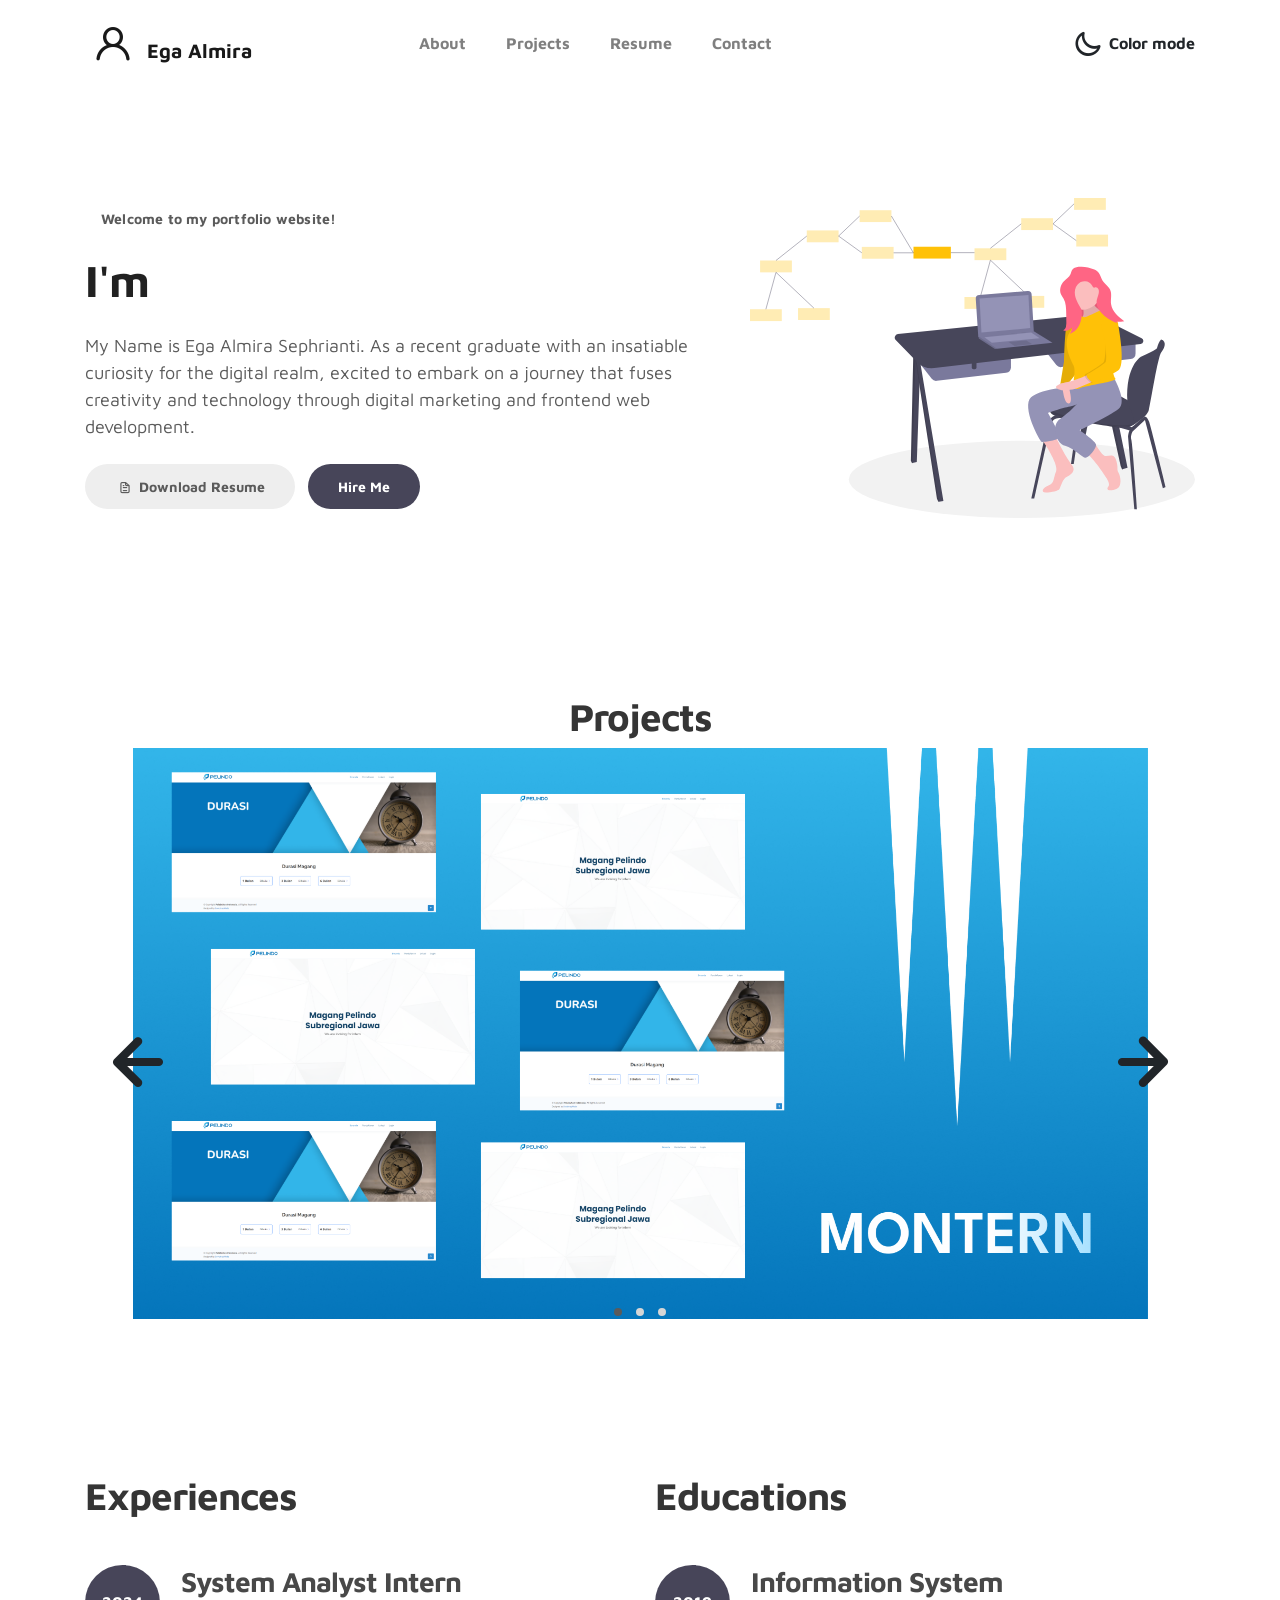
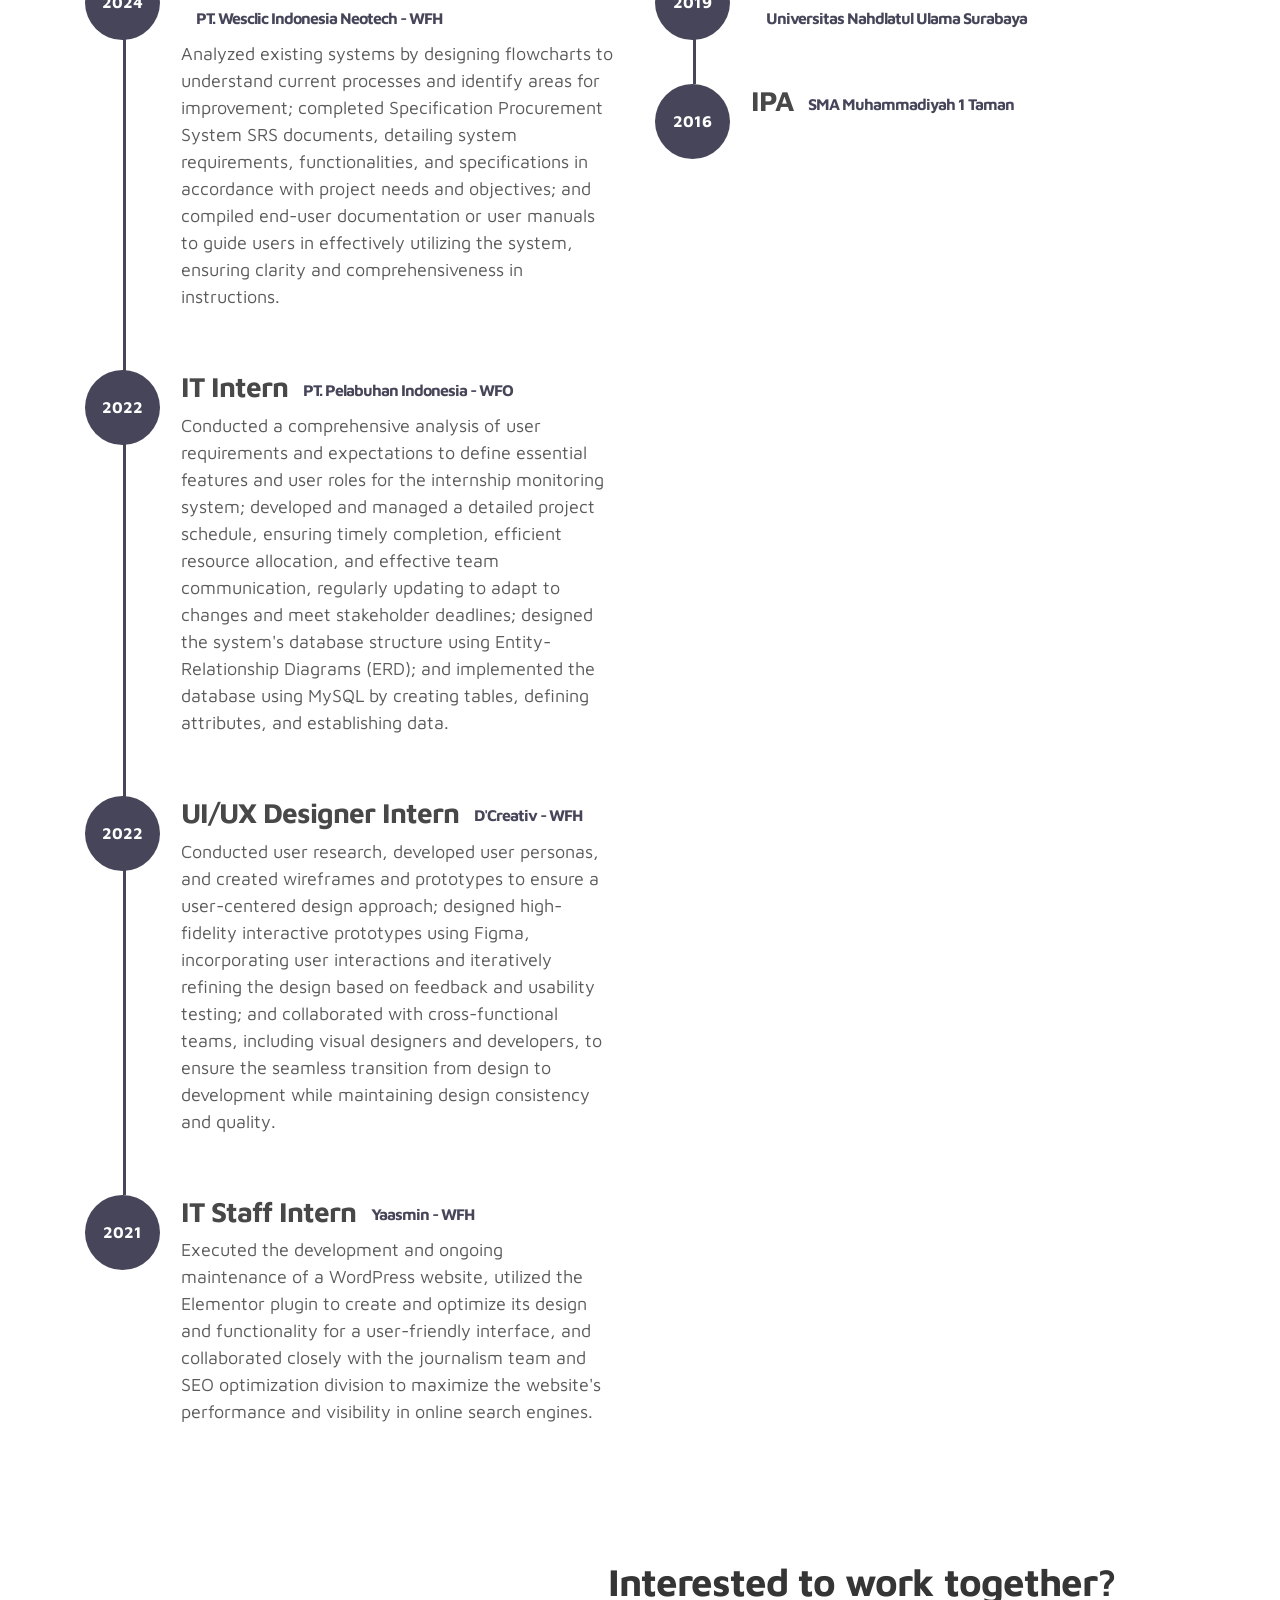
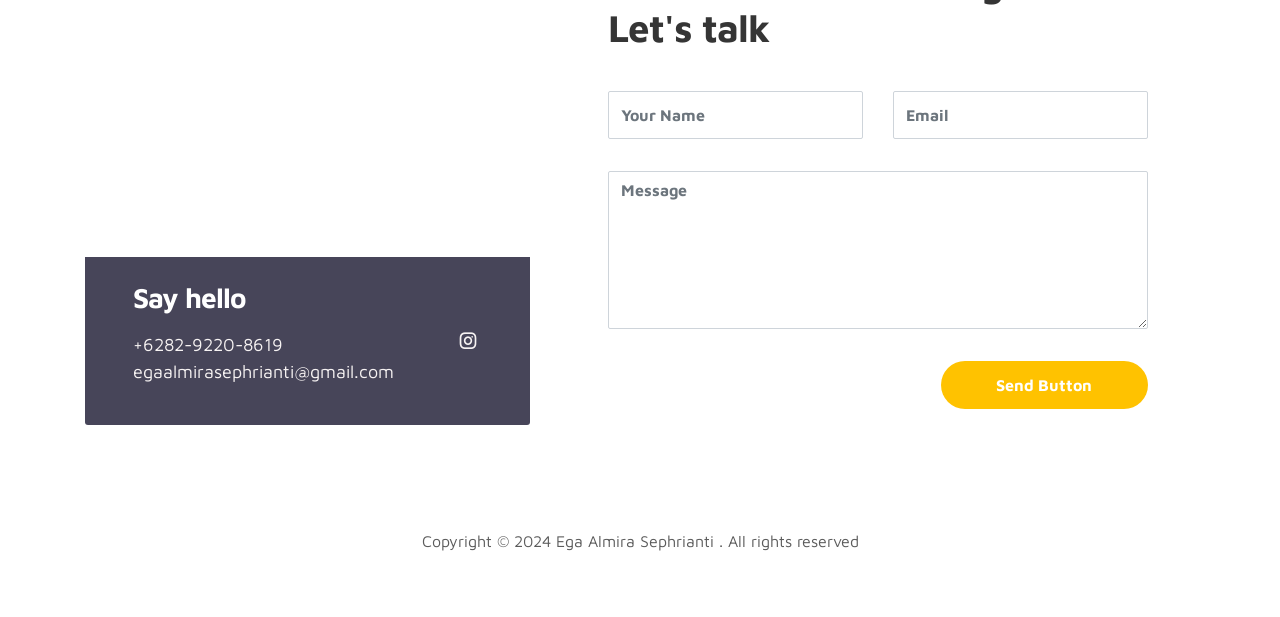
==== commit 13c6ed72: "reupload" ====
--- a/index.html
+++ b/index.html
@@ -1,462 +1,298 @@
-<!DOCTYPE html>
-<html lang="en">
-    <head>
-        <meta charset="utf-8">
-        <title>Ega Almira Sephrianti</title>
-        <meta content="width=device-width, initial-scale=1.0" name="viewport">
-        <meta content="Resume Website Template Free Download" name="keywords">
-        <meta content="Resume Website Template Free Download" name="description">
-
-        <!-- Favicon -->
-        <link href="img/favicon.ico" rel="icon">
-
-        <!-- Google Fonts -->
-        <link href="https://fonts.googleapis.com/css2?family=Open+Sans:300;400;600;700;800&display=swap" rel="stylesheet">
-
-        <!-- CSS Libraries -->
-        <link href="https://stackpath.bootstrapcdn.com/bootstrap/4.4.1/css/bootstrap.min.css" rel="stylesheet">
-        <link href="https://cdnjs.cloudflare.com/ajax/libs/font-awesome/5.10.0/css/all.min.css" rel="stylesheet">
-        <link href="lib/slick/slick.css" rel="stylesheet">
-        <link href="lib/slick/slick-theme.css" rel="stylesheet">
-        <link href="lib/lightbox/css/lightbox.min.css" rel="stylesheet">
-
-        <!-- Template Stylesheet -->
-        <link href="css/style.css" rel="stylesheet">
-    </head>
-
-    <body data-spy="scroll" data-target=".navbar" data-offset="51">
-        <div class="wrapper">
-            <div class="sidebar">
-                <div class="sidebar-header">
-                    <img src="img/profile.jpg" alt="Image">
-                </div>
-                <div class="sidebar-content">
-                    <nav class="navbar navbar-expand-md bg-dark navbar-dark">
-                        <a href="#" class="navbar-brand">Navigation</a>
-                        <button type="button" class="navbar-toggler" data-toggle="collapse" data-target="#navbarCollapse">
-                            <span class="navbar-toggler-icon"></span>
-                        </button>
-                        <div class="collapse navbar-collapse" id="navbarCollapse">
-                            <ul class="nav navbar-nav">
-                                <li class="nav-item">
-                                    <a class="nav-link" href="#header">Home<i class="fa fa-home"></i></a>
-                                </li>
-                                <li class="nav-item">
-                                    <a class="nav-link" href="#about">About<i class="fa fa-address-card"></i></a>
-                                </li>
-                                <li class="nav-item">
-                                    <a class="nav-link" href="#experience">Experience<i class="fa fa-star"></i></a>
-                                </li>
-                                <li class="nav-item">
-                                    <a class="nav-link" href="#service">Service<i class="fa fa-tasks"></i></a>
-                                </li>
-                                <li class="nav-item">
-                                    <a class="nav-link" href="#portfolio">Portfolio<i class="fa fa-file-archive"></i></a>
-                                </li>
-                            </ul>
-                        </div>
-                    </nav>
-                </div>
-                <div class="sidebar-footer">
-                    <a href="https://github.com/Myrel666"><i class="fab fa-github"></i></a>
-                    <a href="https://www.instagram.com/egalmryxz/"><i class="fab fa-instagram"></i></a>
-                    <a href="https://www.linkedin.com/in/egaalmira/"><i class="fab fa-linkedin-in"></i></a>
-                </div>
-            </div>
-            <div class="content">
-                <!-- Header Start -->
-                <div class="header" id="header">
-                    <div class="content-inner">
-                        <p>I'm</p>
-                        <h1>Ega Almira</h1>
-                        <h2></h2>
-                        <div class="typed-text">Web Designer, Web Developer, Front End Developer, Apps Developer</div>
-                    </div>
-                </div>
-                <!-- Header End -->
-                
-                <!-- Large Button Start -->
-                <div class="large-btn">
-                    <div class="content-inner">
-                        <a class="btn" href="https://drive.google.com/file/d/1qqLo17dCQXUXe63xyKrD23kKJof2PfEX/view?usp=sharing"><i class="fa fa-download"></i>Resume</a>
-                        <a class="btn" href="mailto:egaalmira@outlook.com"><i class="fa fa-hands-helping"></i>Hire Me</a>
-                    </div>
-                </div>
-                <!-- Large Button End -->
-                
-                <!-- About Start -->
-                <div class="about" id="about">
-                    <div class="content-inner">
-                        <div class="content-header">
-                            <h2>About Me</h2>
-                        </div>
-                        <div class="row align-items-center">
-                            <div class="col-md-6 col-lg-5">
-                                <img src="img/about.png" alt="Image">
-                            </div>
-                            <div class="col-md-6 col-lg-7">
-                                <p>
-                                    Highly poised and dedicated with a strong
-education in design principles and programming languages. Experienced Web Developer in developing web
-systems like user interface, testing, and debugging processes. Interested in front-end development and analyst
-system. Focuses on analysis program and web development. Actively engaged in self development activities as a
-student, such as volunteering and organizing events.
-                                </p>
-                                <a class="btn" href="mailto:egaalmira@outlook.com" >Hire Me</a>
-                            </div>
-                        </div>
-                        <div class="row">
-                            <div class="col-md-6">
-                                <div class="skills">
-                                    <div class="skill-name">
-                                        <p>Design</p><p>85%</p>
-                                    </div>
-                                    <div class="progress">
-                                        <div class="progress-bar" role="progressbar" aria-valuenow="85" aria-valuemin="0" aria-valuemax="100"></div>
-                                    </div>
-                                    <div class="skill-name">
-                                        <p>Digital Marketing</p><p>70%</p>
-                                    </div>
-                                    <div class="progress">
-                                        <div class="progress-bar" role="progressbar" aria-valuenow="70" aria-valuemin="0" aria-valuemax="100"></div>
-                                    </div>
-                                </div>
-                            </div>
-                            <div class="col-md-6">
-                                <div class="skills">
-                                    <div class="skill-name">
-                                        <p>Development</p><p>90%</p>
-                                    </div>
-                                    <div class="progress">
-                                        <div class="progress-bar" role="progressbar" aria-valuenow="90" aria-valuemin="0" aria-valuemax="100"></div>
-                                    </div>
-                                    <div class="skill-name">
-                                        <p>Project Management</p><p>85%</p>
-                                    </div>
-                                    <div class="progress">
-                                        <div class="progress-bar" role="progressbar" aria-valuenow="85" aria-valuemin="0" aria-valuemax="100"></div>
-                                    </div>
-                                </div>
-                            </div>
-                        </div>
-                    </div>
-                </div>
-                <!-- About End -->
-                
-                <!-- Education Start -->
-                <div class="education" id="education">
-                    <div class="content-inner">
-                        <div class="content-header">
-                            <h2>Education</h2>
-                        </div>
-                        <div class="row align-items-center">
-                            <div class="col-md-6">
-                                <div class="edu-col">
-                                    <span>September 2019 <i>to</i> September 2023</span>
-                                    <h3>Bachelor Degree of Information System</h3>
-                                    <p>Universitas Nahdlatul Ulama Surabaya</p>
-                                </div>
-                            </div>
-                            <div class="col-md-6">
-                                <div class="edu-col">
-                                    <span>July 2016 <i>to</i> July 2019</span>
-                                    <h3>IPA</h3>
-                                    <p>SMA Muhammadiyah 1 Taman Sidoarjo</p>
-                                </div>
-                            </div>
-                        </div>
-                    </div>
-                </div>
-                <!-- Education Start -->
-                
-                <!-- Experience Start -->
-                <div class="experience" id="experience">
-                    <div class="content-inner">
-                        <div class="content-header">
-                            <h2>Experience</h2>
-                        </div>
-                        <div class="row align-items-center">
-                            <div class="col-md-6">
-                                <div class="exp-col">
-                                    <span>September 2023 <i>to</i> Present</span>
-                                    <h3>PT. Tripoint Centralindo</h3>
-                                    <h4>Surabaya</h4>
-                                    <h5>Fullstack Developer Intern</h5>
-                                    <p>Key Responsibilities :</p>
-                                    <p>• Designing an efficient web-based database system and ensuring seamless integration with mobile
-                                        applications. This enables precise data access and management through both web and mobile platforms.</p>
-                                    <p>• Conducting in-depth analysis of the company's business processes to design a fitting system. This includes
-                                        understanding the company's needs, identifying improvement opportunities, and designing solutions that
-                                        accommodate business goals and user requirements.Responsible for managing the web database using the
-                                        Eloquent method within the Laravel framework. This encompasses data modeling, data management, and
-                                        optimization of database interactions to ensure accuracy and efficiency.</p>
-                                    <p>• Leveraging packages and components provided by Laravel, such as Jetstream and Spatie, to expedite
-                                        system development and adhere to best practices in web development. This results in a more efficient and
-                                        high-quality system.</p>
-
-                                </div>
-                            </div>
-                            <div class="col-md-6">
-                                <div class="exp-col">
-                                    <span>March 2022 <i>to</i> August 2022</span>
-                                    <h3>PT. Pelabuhan Indonesia Persero</h3>
-                                    <h4>Surabaya</h4>
-                                    <h5>IT Intern</h5>
-                                    <p>Key Responsibilities :</p>
-                                    <p>• Conducted a comprehensive analysis of user requirements and expectations to define the features and user
-                                        roles essential for the internship monitoring system.</p>
-                                    <p>• Designed the system's database structure using Entity-Relationship Diagrams (ERD), visualizing the entity
-                                        relationships and attributes for efficient data management.</p>
-                                    <p>• Implemented the designed database using MySQL, creating tables, defining attributes, and establishing data
-                                        integrity constraints to ensure data accuracy and consistency.</p> 
-                                    <p>• focused on optimizing the database for performance, scalability, and data security, employing indexing,
-                                        normalization, and SQL query optimization techniques to enhance system reliability.</p>
-
-                                </div>
-                            </div>
-                            <div class="col-md-6">
-                                <div class="exp-col">
-                                    <span>February 2022 <i>to</i> May 2022</span>
-                                    <h3>D'Creativ</h3>
-                                    <h4>Remote</h4>
-                                    <h5>UI/UX Designer</h5>
-                                    <p>Key Responsibilities :</p>
-                                    <p>• Conducted user research, developed user personas, and created wireframes and prototypes to ensure a
-                                        user-centered design approach.</p>
-                                    <p>• Collaborated with cross-functional teams, including visual designers and developers, to ensure the seamless
-                                        transition from design to development, maintaining design consistency and quality.</p>
-                                    <p>• Designed high-fidelity interactive prototypes using Figma, incorporating user interactions, and iteratively
-                                        refined the design based on feedback and usability testing.</p>
-                                    
-                                </div>
-                            </div>
-                            <div class="col-md-6">
-                                <div class="exp-col">
-                                    <span>September 2021 <i>to</i> December 2021</span>
-                                    <h3>Yaasmin</h3>
-                                    <h4>Remote</h4>
-                                    <h5>IT Support</h5>
-                                    <p>Key Responsibilities :</p>
-                                        <p>• Successfully executed the development and ongoing maintenance of a WordPress-based website.</p>
-                                        <p>• Utilized the Elementor plugin, a powerful and versatile page builder, to create and optimize the website's
-                                            design and functionality, ensuring a user-friendly and aesthetically pleasing interface.</p>
-                                        <p>• Collaborated closely with both the journalism team and the SEO optimization division to maximize the
-                                            website's performance and visibility in online search engines.</p>
-
-                                </div>
-                            </div>
-                        </div>
-                    </div>
-                </div>
-                <!-- Experience Start -->
-                
-                <!-- Service Start -->
-                <div class="service" id="service">
-                    <div class="content-inner">
-                        <div class="content-header">
-                            <h2>Service</h2>
-                        </div>
-                        <div class="row align-items-center">
-                            <div class="col-md-6">
-                                <div class="srv-col">
-                                    <i class="fa fa-desktop"></i>
-                                    <h3>Web Design</h3>
-                                    <p></p>
-                                </div>
-                            </div>
-                            <div class="col-md-6">
-                                <div class="srv-col">
-                                    <i class="fa fa-laptop"></i>
-                                    <h3>Web Development</h3>
-                                    <p></p>
-                                </div>
-                            </div>
-                            <div class="col-md-6">
-                                <div class="srv-col">
-                                    <i class="fa fa-search"></i>
-                                    <h3>Project Management</h3>
-                                    <p></p>
-                                </div>
-                            </div>
-                            <div class="col-md-6">
-                                <div class="srv-col">
-                                    <i class="fa fa-envelope-open-text"></i>
-                                    <h3>Digital Marketing</h3>
-                                    <p></p>
-                                </div>
-                            </div>
-                        </div>
-                    </div>
-                </div>
-                <!-- Service Start -->
-                
-                <!-- Portfolio Start -->
-                <div class="portfolio" id="portfolio">
-                    <div class="content-inner">
-                        <div class="content-header">
-                            <h2>Portfolio</h2>
-                        </div>
-                        <div class="row">
-                            <div class="col-lg-12">
-                                <ul id="portfolio-flters">
-                                    <li data-filter="*" class="filter-active">All</li>
-                                    <li data-filter=".web-des">Design</li>
-                                    <li data-filter=".web-dev">Development</li>
-                                    <li data-filter=".dig-mar">Marketing</li>
-                                </ul>
-                            </div>
-                        </div>
-                        <div class="row portfolio-container">
-                            <div class="col-lg-4 col-md-6 portfolio-item web-des">
-                                <div class="portfolio-wrap">
-                                    <figure>
-                                        <img src="img/portfolio-1.jpg" class="img-fluid" alt="">
-                                        <a href="img/portfolio-1.jpg" data-lightbox="portfolio" data-title="Project Name" class="link-preview" title="Preview"><i class="fa fa-eye"></i></a>
-                                        <a href="#" class="link-details" title="More Details"><i class="fa fa-link"></i></a>
-                                        <a class="portfolio-title" href="#">Waste4CHange <span>Web Design</span></a>
-                                    </figure>
-                                </div>
-                            </div>
-
-                            <div class="col-lg-4 col-md-6 portfolio-item web-des">
-                                <div class="portfolio-wrap">
-                                    <figure>
-                                        <img src="img/portfolio-2.jpg" class="img-fluid" alt="">
-                                        <a href="img/portfolio-2.jpg" class="link-preview" data-lightbox="portfolio" data-title="Project Name" title="Preview"><i class="fa fa-eye"></i></a>
-                                        <a href="#" class="link-details" title="More Details"><i class="fa fa-link"></i></a>
-                                        <a class="portfolio-title" href="#">Montern <span>Web Design</span></a>
-                                    </figure>
-                                </div>
-                            </div>
-
-                            <div class="col-lg-4 col-md-6 portfolio-item web-dev">
-                                <div class="portfolio-wrap">
-                                    <figure>
-                                        <img src="img/portfolio-3.jpg" class="img-fluid" alt="">
-                                        <a href="img/portfolio-3.jpg" class="link-preview" data-lightbox="portfolio" data-title="Project Name" title="Preview"><i class="fa fa-eye"></i></a>
-                                        <a href="#" class="link-details" title="More Details"><i class="fa fa-link"></i></a>
-                                        <a class="portfolio-title" href="#">Montern <span>Web Development</span></a>
-                                    </figure>
-                                </div>
-                            </div>
-
-                            <div class="col-lg-4 col-md-6 portfolio-item web-dev">
-                                <div class="portfolio-wrap">
-                                    <figure>
-                                        <img src="img/portfolio-4.jpg" class="img-fluid" alt="">
-                                        <a href="img/portfolio-4.jpg" class="link-preview" data-lightbox="portfolio" data-title="Project Name" title="Preview"><i class="fa fa-eye"></i></a>
-                                        <a href="#" class="link-details" title="More Details"><i class="fa fa-link"></i></a>
-                                        <a class="portfolio-title" href="#">Manmee <span>Web Development</span></a>
-                                    </figure>
-                                </div>
-                            </div>
-
-                            <div class="col-lg-4 col-md-6 portfolio-item web-des">
-                                <div class="portfolio-wrap">
-                                    <figure>
-                                        <img src="img/portfolio-5.jpg" class="img-fluid" alt="">
-                                        <a href="img/portfolio-5.jpg" class="link-preview" data-lightbox="portfolio" data-title="Project Name" title="Preview"><i class="fa fa-eye"></i></a>
-                                        <a href="#" class="link-details" title="More Details"><i class="fa fa-link"></i></a>
-                                        <a class="portfolio-title" href="#">Paktomi <span>Web Design</span></a>
-                                    </figure>
-                                </div>
-                            </div>
-
-                            <div class="col-lg-4 col-md-6 portfolio-item dig-mar">
-                                <div class="portfolio-wrap">
-                                    <figure>
-                                        <img src="img/portfolio-6.jpg" class="img-fluid" alt="">
-                                        <a href="img/portfolio-6.jpg" class="link-preview" data-lightbox="portfolio" data-title="Project Name" title="Preview"><i class="fa fa-eye"></i></a>
-                                        <a href="#" class="link-details" title="More Details"><i class="fa fa-link"></i></a>
-                                        <a class="portfolio-title" href="#">Dunia Koding <span>Digital Marketing</span></a>
-                                    </figure>
-                                </div>
-                            </div>
-                        </div>
-                    </div>
-                </div>
-                <!-- Portfolio Start -->
-                
-                <!-- Contact Start -->
-                <!-- <div class="contact" id="contact">
-                    <div class="content-inner">
-                        <div class="content-header">
-                            <h2>Contact</h2>
-                        </div>
-                        <div class="row align-items-center">
-                            <div class="col-md-6">
-                                <div class="contact-info">
-                                    <p><i class="fa fa-user"></i>Ega Almira Sephrianti</p>
-                                    <p><i class="fa fa-tag"></i>Web Developer</p>
-                                    <p><i class="fa fa-envelope"></i><a href="mailto:egaalmira@outlook.com">egaalmira@outlook.com</a></p>
-                                    <p><i class="fa fa-phone"></i><a href="tel:+1234567890">082192208619</a></p>
-                                    <p><i class="fa fa-map-marker"></i>Surabaya</p>
-                                    <div class="social">
-                                        <a class="btn" href="https://github.com/Myrel666"><i class="fab fa-github"></i></a>
-                                        <a class="btn" href="https://www.facebook.com/egaalmiraseph"><i class="fab fa-facebook-f"></i></a>
-                                        <a class="btn" href="https://www.linkedin.com/in/egaalmira/"><i class="fab fa-linkedin-in"></i></a>
-                                        <a class="btn" href="https://www.instagram.com/egalmryxz/"><i class="fab fa-instagram"></i></a>
-                                        
-                                    </div>
-                                </div>
-                            </div>
-                            <div class="col-md-6">
-                                <div class="form">
-                                    <form>
-                                        <div class="form-row">
-                                            <div class="form-group col-md-6">
-                                                <input type="text" class="form-control" placeholder="Your Name" />
-                                            </div>
-                                            <div class="form-group col-md-6">
-                                                <input type="email" class="form-control" placeholder="Your Email" />
-                                            </div>
-                                        </div>
-                                        <div class="form-group">
-                                            <input type="text" class="form-control" placeholder="Subject" />
-                                        </div>
-                                        <div class="form-group">
-                                            <textarea class="form-control" rows="5" placeholder="Message"></textarea>
-                                        </div>
-                                        <div><button class="btn" type="submit">Send Message</button></div>
-                                    </form>
-                                </div>
-                            </div>
-                        </div>
-                    </div>
-                </div> -->
-                <!-- Contact End -->
-                
-                <!-- Footer Start -->
-                <div class="footer">
-                    <div class="content-inner">
-                        <div class="row align-items-center">
-                            <div class="col-md-6">
-                                <p class="color: text-white">&copy; Copyright <a href="https://htmlcodex.com">HTML CODEX</a>. All Rights Reserved</p>
-                            </div>
-                            <div class="col-md-6">
-                                <p class="color: text-white">Powered by <a href="https://htmlcodex.com">Ega Almira Sephrianti</a></p>
-                            </div>
-                        </div>
-                    </div>
-                </div>
-                <!-- Footer Start -->
-            </div>
-        </div>
-        
-        <!-- Back to Top -->
-        <a href="#" class="back-to-top"><i class="fa fa-angle-double-up"></i></a>
-        
-        <!-- JavaScript Libraries -->
-        <script src="https://code.jquery.com/jquery-3.4.1.min.js"></script>
-        <script src="https://stackpath.bootstrapcdn.com/bootstrap/4.4.1/js/bootstrap.bundle.min.js"></script>
-        <script src="lib/easing/easing.min.js"></script>
-        <script src="lib/slick/slick.min.js"></script>
-        <script src="lib/typed/typed.min.js"></script>
-        <script src="lib/waypoints/waypoints.min.js"></script>
-        <script src="lib/isotope/isotope.pkgd.min.js"></script>
-        <script src="lib/lightbox/js/lightbox.min.js"></script>
-        
-        <!-- Template Javascript -->
-        <script src="js/main.js"></script>
-    </body>
-</html>
+<!doctype html>
+<html lang="en">
+  <head>
+    <meta charset="utf-8">
+    <meta name="viewport" content="width=device-width, initial-scale=1, shrink-to-fit=no">
+    <meta name="description" content="">
+    <meta name="author" content="">
+
+    <title>Marvel HTML Bootstrap 4 Template</title>
+
+    <link rel="stylesheet" href="css/bootstrap.min.css">
+    <link rel="stylesheet" href="css/unicons.css">
+    <link rel="stylesheet" href="css/owl.carousel.min.css">
+    <link rel="stylesheet" href="css/owl.theme.default.min.css">
+
+    <!-- MAIN STYLE -->
+    <link rel="stylesheet" href="css/tooplate-style.css">
+    
+<!--
+
+Tooplate 2115 Marvel
+
+https://www.tooplate.com/view/2115-marvel
+
+-->
+  </head>
+  <body>
+
+    <!-- MENU -->
+    <nav class="navbar navbar-expand-sm navbar-light">
+        <div class="container">
+            <a class="navbar-brand" href="index.html"><i class='uil uil-user'></i> Ega Almira</a>
+
+            <button class="navbar-toggler" type="button" data-toggle="collapse" data-target="#navbarNav" aria-controls="navbarNav" aria-expanded="false"
+                aria-label="Toggle navigation">
+                <span class="navbar-toggler-icon"></span>
+                <span class="navbar-toggler-icon"></span>
+                <span class="navbar-toggler-icon"></span>
+            </button>
+
+            <div class="collapse navbar-collapse" id="navbarNav">
+                <ul class="navbar-nav mx-auto">
+                    <li class="nav-item">
+                        <a href="#about" class="nav-link"><span data-hover="About">About</span></a>
+                    </li>
+                    <li class="nav-item">
+                        <a href="#project" class="nav-link"><span data-hover="Projects">Projects</span></a>
+                    </li>
+                    <li class="nav-item">
+                        <a href="#resume" class="nav-link"><span data-hover="Resume">Resume</span></a>
+                    </li>
+                    <li class="nav-item">
+                        <a href="#contact" class="nav-link"><span data-hover="Contact">Contact</span></a>
+                    </li>
+                </ul>
+
+                <ul class="navbar-nav ml-lg-auto">
+                    <div class="ml-lg-4">
+                      <div class="color-mode d-lg-flex justify-content-center align-items-center">
+                        <i class="color-mode-icon"></i>
+                        Color mode
+                      </div>
+                    </div>
+                </ul>
+            </div>
+        </div>
+    </nav>
+
+    <!-- ABOUT -->
+    <section class="about full-screen d-lg-flex justify-content-center align-items-center" id="about">
+        <div class="container">
+            <div class="row">
+                
+                <div class="col-lg-7 col-md-12 col-12 d-flex align-items-center">
+                    <div class="about-text">
+                        <small class="small-text">Welcome to <span class="mobile-block">my portfolio website!</span></small>
+                        <h1 class="animated animated-text">
+                            <span class="mr-2">I'm</span>
+                                <div class="animated-info">
+                                    <span class="animated-item">Programmer</span>
+                                    <span class="animated-item">Web Designer</span>
+                                    <span class="animated-item">UI Designer</span>
+                                </div>
+                        </h1>
+
+                        <p>My Name is <span>Ega Almira Sephrianti</span>. As a recent graduate with an insatiable curiosity for the digital realm, excited to embark on a journey that fuses creativity and technology through digital marketing and frontend web development.</p>
+                        
+                        <div class="custom-btn-group mt-4">
+                          <a href="https://drive.google.com/file/d/1-2Qqa4sw53ovhW5XyT1UQSCnj06zfiSD/view?usp=sharing" class="btn mr-lg-2 custom-btn"><i class='uil uil-file-alt'></i> Download Resume</a>
+                          <a href="https:/wa.me/6282192298619" class="btn custom-btn custom-btn-bg custom-btn-link">Hire Me</a>
+                        </div>
+                    </div>
+                </div>
+
+                <div class="col-lg-5 col-md-12 col-12">
+                    <div class="about-image svg">
+                        <img src="images/undraw/undraw_software_engineer_lvl5.svg" class="img-fluid" alt="svg image">
+                    </div>
+                </div>
+
+            </div>
+        </div>
+    </section>
+
+    <!-- PROJECTS -->
+    <section class="project py-5" id="project">
+        <div class="container">
+                
+                <div class="row">
+                  <div class="col-lg-11 text-center mx-auto col-12">
+
+                      <div class="col-lg-8 mx-auto">
+                        <h2>Projects</h2>
+                      </div>
+
+                      <div class="owl-carousel owl-theme">
+                        <div class="item">
+                          <div class="project-info">
+                            <img src="images/project/Montern.png" class="img-fluid" alt="project image">
+                          </div>
+                        </div>
+
+                        <div class="item">
+                          <div class="project-info">
+                            <img src="images/project/Resewa.png" class="img-fluid" alt="project image">
+                          </div>
+                        </div>
+
+                        <div class="item">
+                          <div class="project-info">
+                            <img src="images/project/Paktomi.png" class="img-fluid" alt="project image">
+                          </div>
+                        </div>
+
+                  </div>
+                </div>
+        </div>
+    </section>
+
+    <!-- FEATURES -->
+    <section class="resume py-5 d-lg-flex justify-content-center align-items-center" id="resume">
+        <div class="container">
+            <div class="row">
+
+                <div class="col-lg-6 col-12">
+                  <h2 class="mb-4">Experiences</h2>
+
+                    <div class="timeline">
+                        <div class="timeline-wrapper">
+                             <div class="timeline-yr">
+                                  <span>2024</span>
+                             </div>
+                             <div class="timeline-info">
+                                  <h3><span>System Analyst Intern</span><small>PT. Wesclic Indonesia Neotech - WFH</small></h3>
+                                  <p>Analyzed existing systems by designing flowcharts to understand current processes and identify areas for improvement; completed Specification Procurement System SRS documents, detailing system requirements, functionalities, and specifications in accordance with project needs and objectives; and compiled end-user documentation or user manuals to guide users in effectively utilizing the system, ensuring clarity and comprehensiveness in instructions.</p>
+                             </div>
+                        </div>
+
+                        <div class="timeline-wrapper">
+                            <div class="timeline-yr">
+                                <span>2022</span>
+                            </div>
+                            <div class="timeline-info">
+                                <h3><span>IT Intern</span><small>PT. Pelabuhan Indonesia - WFO</small></h3>
+                                <p>Conducted a comprehensive analysis of user requirements and expectations to define essential features and user roles for the internship monitoring system; developed and managed a detailed project schedule, ensuring timely completion, efficient resource allocation, and effective team communication, regularly updating to adapt to changes and meet stakeholder deadlines; designed the system's database structure using Entity-Relationship Diagrams (ERD); and implemented the database using MySQL by creating tables, defining attributes, and establishing data.</p>
+                            </div>
+                        </div>
+
+                        <div class="timeline-wrapper">
+                            <div class="timeline-yr">
+                                <span>2022</span>
+                            </div>
+                            <div class="timeline-info">
+                                <h3><span>UI/UX Designer Intern<small>D'Creativ - WFH</small></h3>
+                                <p>Conducted user research, developed user personas, and created wireframes and prototypes to ensure a user-centered design approach; designed high-fidelity interactive prototypes using Figma, incorporating user interactions and iteratively refining the design based on feedback and usability testing; and collaborated with cross-functional teams, including visual designers and developers, to ensure the seamless transition from design to development while maintaining design consistency and quality.</p>
+                            </div>
+                        </div>
+                        
+                        <div class="timeline-wrapper">
+                            <div class="timeline-yr">
+                                <span>2021</span>
+                            </div>
+                            <div class="timeline-info">
+                                <h3><span>IT Staff Intern<small>Yaasmin - WFH</small></h3>
+                                <p>Executed the development and ongoing maintenance of a WordPress website, utilized the Elementor plugin to create and optimize its design and functionality for a user-friendly interface, and collaborated closely with the journalism team and SEO optimization division to maximize the website's performance and visibility in online search engines.</p>
+                            </div>
+                        </div>
+
+                    </div>
+                </div>
+
+                <div class="col-lg-6 col-12">
+                  <h2 class="mb-4 mobile-mt-2">Educations</h2>
+
+                    <div class="timeline">
+                        <div class="timeline-wrapper">
+                             <div class="timeline-yr">
+                                  <span>2019</span>
+                             </div>
+                             <div class="timeline-info">
+                                  <h3><span>Information System</span><small>Universitas Nahdlatul Ulama Surabaya</small></h3>
+                             </div>
+                        </div>
+
+                        
+                        <div class="timeline-wrapper">
+                            <div class="timeline-yr">
+                                <span>2016</span>
+                            </div>
+                            <div class="timeline-info">
+                                <h3><span>IPA</span><small>SMA Muhammadiyah 1 Taman</small></h3>
+                            </div>
+                        </div>
+
+                    </div>
+                </div>
+                
+            </div>
+        </div>
+    </section>
+
+    <!-- CONTACT -->
+    <section class="contact py-5" id="contact">
+      <div class="container">
+        <div class="row">
+          
+          <div class="col-lg-5 mr-lg-5 col-12">
+            <div class="google-map w-100">
+              <iframe src="https://www.google.com/maps/embed?pb=!1m18!1m12!1m3!1d63323.104018239166!2d112.67139839276385!3d-7.275617581435461!2m3!1f0!2f0!3f0!3m2!1i1024!2i768!4f13.1!3m3!1m2!1s0x2dd7fbf8381ac47f%3A0x3027a76e352be40!2sSurabaya%2C%20Jawa%20Timur!5e0!3m2!1sid!2sid!4v1717190259454!5m2!1sid!2sid" width="400" height="300" frameborder="0" style="border:0" allowfullscreen></iframe>
+            </div>
+
+            <div class="contact-info d-flex justify-content-between align-items-center py-4 px-lg-5">
+                <div class="contact-info-item">
+                  <h3 class="mb-3 text-white">Say hello</h3>
+                  <p class="footer-text mb-0">+6282-9220-8619</p>
+                  <p><a href="mailto:gaalmirasephrianti@gmail.com">egaalmirasephrianti@gmail.com</a></p>
+                </div>
+
+                <ul class="social-links">
+                     <li><a href="https://www.instagram.com/egalmr.s" class="uil uil-instagram" data-toggle="tooltip" data-placement="left" title="Instagram"></a></li>
+                </ul>
+            </div>
+          </div>
+
+          <div class="col-lg-6 col-12">
+            <div class="contact-form">
+              <h2 class="mb-4">Interested to work together? Let's talk</h2>
+
+              <form action="" method="get">
+                <div class="row">
+                  <div class="col-lg-6 col-12">
+                    <input type="text" class="form-control" name="name" placeholder="Your Name" id="name">
+                  </div>
+
+                  <div class="col-lg-6 col-12">
+                    <input type="email" class="form-control" name="email" placeholder="Email" id="email">
+                  </div>
+
+                  <div class="col-12">
+                    <textarea name="message" rows="6" class="form-control" id="message" placeholder="Message"></textarea>
+                  </div>
+
+                  <div class="ml-lg-auto col-lg-5 col-12">
+                    <input type="submit" class="form-control submit-btn" value="Send Button">
+                  </div>
+                </div>
+              </form>
+            </div>
+          </div>
+
+        </div>
+      </div>
+    </section>
+
+    <!-- FOOTER -->
+     <footer class="footer py-5">
+          <div class="container">
+               <div class="row">
+
+                    <div class="col-lg-12 col-12">                                
+                        <p class="copyright-text text-center">Copyright &copy; 2024 Ega Almira Sephrianti . All rights reserved</p>
+                    </div>
+                    
+               </div>
+          </div>
+     </footer>
+
+    <script src="js/jquery-3.3.1.min.js"></script>
+    <script src="js/popper.min.js"></script>
+    <script src="js/bootstrap.min.js"></script>
+    <script src="js/Headroom.js"></script>
+    <script src="js/jQuery.headroom.js"></script>
+    <script src="js/owl.carousel.min.js"></script>
+    <script src="js/smoothscroll.js"></script>
+    <script src="js/custom.js"></script>
+
+  </body>
+</html>
--- a/css/unicons.css
+++ b/css/unicons.css
@@ -0,0 +1,1058 @@
+@font-face {
+  font-family: 'unicons';
+  src: url('../font/unicons.eot?42479262');
+  src: url('../font/unicons.eot?42479262#iefix') format('embedded-opentype'),
+       url('../font/unicons.woff2?42479262') format('woff2'),
+       url('../font/unicons.woff?42479262') format('woff'),
+       url('../font/unicons.ttf?42479262') format('truetype'),
+       url('../font/unicons.svg?42479262#unicons') format('svg');
+  font-weight: normal;
+  font-style: normal;
+}
+/* Chrome hack: SVG is rendered more smooth in Windozze. 100% magic, uncomment if you need it. */
+/* Note, that will break hinting! In other OS-es font will be not as sharp as it could be */
+/*
+@media screen and (-webkit-min-device-pixel-ratio:0) {
+  @font-face {
+    font-family: 'unicons';
+    src: url('../font/unicons.svg?42479262#unicons') format('svg');
+  }
+}
+*/
+ 
+ [class^="uil-"]:before, [class*=" uil-"]:before {
+  font-family: "unicons";
+  font-style: normal;
+  font-weight: normal;
+  speak: none;
+ 
+  display: inline-block;
+  text-decoration: inherit;
+  width: 1em;
+  margin-right: .2em;
+  text-align: center;
+  /* opacity: .8; */
+ 
+  /* For safety - reset parent styles, that can break glyph codes*/
+  font-variant: normal;
+  text-transform: none;
+ 
+  /* fix buttons height, for twitter bootstrap */
+  line-height: 1em;
+ 
+  /* Animation center compensation - margins should be symmetric */
+  /* remove if not needed */
+  margin-left: .2em;
+ 
+  /* you can be more comfortable with increased icons size */
+  /* font-size: 120%; */
+ 
+  /* Font smoothing. That was taken from TWBS */
+  -webkit-font-smoothing: antialiased;
+  -moz-osx-font-smoothing: grayscale;
+ 
+  /* Uncomment for 3D effect */
+  /* text-shadow: 1px 1px 1px rgba(127, 127, 127, 0.3); */
+}
+ 
+.uil-abacus:before { content: '\e800'; } /* '' */
+.uil-accessible-icon-alt:before { content: '\e801'; } /* '' */
+.uil-adjust-alt:before { content: '\e802'; } /* '' */
+.uil-adjust-circle:before { content: '\e803'; } /* '' */
+.uil-adjust-half:before { content: '\e804'; } /* '' */
+.uil-adjust:before { content: '\e805'; } /* '' */
+.uil-airplay:before { content: '\e806'; } /* '' */
+.uil-align-alt:before { content: '\e807'; } /* '' */
+.uil-align-center-alt:before { content: '\e808'; } /* '' */
+.uil-align-center-h:before { content: '\e809'; } /* '' */
+.uil-align-center-justify:before { content: '\e80a'; } /* '' */
+.uil-align-center-v:before { content: '\e80b'; } /* '' */
+.uil-align-center:before { content: '\e80c'; } /* '' */
+.uil-align-justify:before { content: '\e80d'; } /* '' */
+.uil-align-left-justify:before { content: '\e80e'; } /* '' */
+.uil-align-left:before { content: '\e80f'; } /* '' */
+.uil-align-letter-right:before { content: '\e810'; } /* '' */
+.uil-align-right-justify:before { content: '\e811'; } /* '' */
+.uil-align-right:before { content: '\e812'; } /* '' */
+.uil-align:before { content: '\e813'; } /* '' */
+.uil-ambulance:before { content: '\e814'; } /* '' */
+.uil-analysis:before { content: '\e815'; } /* '' */
+.uil-analytics:before { content: '\e816'; } /* '' */
+.uil-anchor:before { content: '\e817'; } /* '' */
+.uil-android-phone-slash:before { content: '\e818'; } /* '' */
+.uil-angle-double-down:before { content: '\e819'; } /* '' */
+.uil-angle-double-left:before { content: '\e81a'; } /* '' */
+.uil-angle-double-right:before { content: '\e81b'; } /* '' */
+.uil-angle-double-up:before { content: '\e81c'; } /* '' */
+.uil-angle-down:before { content: '\e81d'; } /* '' */
+.uil-angle-left:before { content: '\e81e'; } /* '' */
+.uil-angle-right-b:before { content: '\e81f'; } /* '' */
+.uil-angle-right:before { content: '\e820'; } /* '' */
+.uil-angle-up:before { content: '\e821'; } /* '' */
+.uil-annoyed-alt:before { content: '\e822'; } /* '' */
+.uil-annoyed:before { content: '\e823'; } /* '' */
+.uil-apps:before { content: '\e824'; } /* '' */
+.uil-archive-alt:before { content: '\e825'; } /* '' */
+.uil-archive:before { content: '\e826'; } /* '' */
+.uil-arrow-break:before { content: '\e827'; } /* '' */
+.uil-arrow-circle-down:before { content: '\e828'; } /* '' */
+.uil-arrow-circle-left:before { content: '\e829'; } /* '' */
+.uil-arrow-circle-right:before { content: '\e82a'; } /* '' */
+.uil-arrow-circle-up:before { content: '\e82b'; } /* '' */
+.uil-arrow-compress-h:before { content: '\e82c'; } /* '' */
+.uil-arrow-down-left:before { content: '\e82d'; } /* '' */
+.uil-arrow-down-right:before { content: '\e82e'; } /* '' */
+.uil-arrow-down:before { content: '\e82f'; } /* '' */
+.uil-arrow-from-right:before { content: '\e830'; } /* '' */
+.uil-arrow-from-top:before { content: '\e831'; } /* '' */
+.uil-arrow-growth:before { content: '\e832'; } /* '' */
+.uil-arrow-left:before { content: '\e833'; } /* '' */
+.uil-arrow-random:before { content: '\e834'; } /* '' */
+.uil-arrow-resize-diagonal:before { content: '\e835'; } /* '' */
+.uil-arrow-right:before { content: '\e836'; } /* '' */
+.uil-arrow-to-bottom:before { content: '\e837'; } /* '' */
+.uil-arrow-to-right:before { content: '\e838'; } /* '' */
+.uil-arrow-up-left:before { content: '\e839'; } /* '' */
+.uil-arrow-up-right:before { content: '\e83a'; } /* '' */
+.uil-arrow-up:before { content: '\e83b'; } /* '' */
+.uil-arrows-h-alt:before { content: '\e83c'; } /* '' */
+.uil-arrows-h:before { content: '\e83d'; } /* '' */
+.uil-arrows-left-down:before { content: '\e83e'; } /* '' */
+.uil-arrows-maximize:before { content: '\e83f'; } /* '' */
+.uil-arrows-merge:before { content: '\e840'; } /* '' */
+.uil-arrows-resize-h:before { content: '\e841'; } /* '' */
+.uil-arrows-resize-v:before { content: '\e842'; } /* '' */
+.uil-arrows-resize:before { content: '\e843'; } /* '' */
+.uil-arrows-right-down:before { content: '\e844'; } /* '' */
+.uil-arrows-shrink-h:before { content: '\e845'; } /* '' */
+.uil-arrows-shrink-v:before { content: '\e846'; } /* '' */
+.uil-arrows-up-right:before { content: '\e847'; } /* '' */
+.uil-arrows-v-alt:before { content: '\e848'; } /* '' */
+.uil-arrows-v:before { content: '\e849'; } /* '' */
+.uil-at:before { content: '\e84a'; } /* '' */
+.uil-atm-card:before { content: '\e84b'; } /* '' */
+.uil-atom:before { content: '\e84c'; } /* '' */
+.uil-auto-flash:before { content: '\e84d'; } /* '' */
+.uil-award-alt:before { content: '\e84e'; } /* '' */
+.uil-award:before { content: '\e84f'; } /* '' */
+.uil-baby-carriage:before { content: '\e850'; } /* '' */
+.uil-backpack:before { content: '\e851'; } /* '' */
+.uil-backspace:before { content: '\e852'; } /* '' */
+.uil-backward:before { content: '\e853'; } /* '' */
+.uil-bag-alt:before { content: '\e854'; } /* '' */
+.uil-bag-slash:before { content: '\e855'; } /* '' */
+.uil-bag:before { content: '\e856'; } /* '' */
+.uil-ball:before { content: '\e857'; } /* '' */
+.uil-ban:before { content: '\e858'; } /* '' */
+.uil-bars:before { content: '\e859'; } /* '' */
+.uil-basketball-hoop:before { content: '\e85a'; } /* '' */
+.uil-basketball:before { content: '\e85b'; } /* '' */
+.uil-battery-bolt:before { content: '\e85c'; } /* '' */
+.uil-battery-empty:before { content: '\e85d'; } /* '' */
+.uil-bed-double:before { content: '\e85e'; } /* '' */
+.uil-bed:before { content: '\e85f'; } /* '' */
+.uil-bell-school:before { content: '\e860'; } /* '' */
+.uil-bell-slash:before { content: '\e861'; } /* '' */
+.uil-bill:before { content: '\e862'; } /* '' */
+.uil-bitcoin-circle:before { content: '\e863'; } /* '' */
+.uil-bitcoin:before { content: '\e864'; } /* '' */
+.uil-bluetooth-b:before { content: '\e865'; } /* '' */
+.uil-bolt-alt:before { content: '\e866'; } /* '' */
+.uil-bolt-slash:before { content: '\e867'; } /* '' */
+.uil-bolt:before { content: '\e868'; } /* '' */
+.uil-book-alt:before { content: '\e869'; } /* '' */
+.uil-book-medical:before { content: '\e86a'; } /* '' */
+.uil-book-open:before { content: '\e86b'; } /* '' */
+.uil-book-reader:before { content: '\e86c'; } /* '' */
+.uil-book:before { content: '\e86d'; } /* '' */
+.uil-bookmark-full:before { content: '\e86e'; } /* '' */
+.uil-bookmark:before { content: '\e86f'; } /* '' */
+.uil-books:before { content: '\e870'; } /* '' */
+.uil-boombox:before { content: '\e871'; } /* '' */
+.uil-border-alt:before { content: '\e872'; } /* '' */
+.uil-border-bottom:before { content: '\e873'; } /* '' */
+.uil-border-clear:before { content: '\e874'; } /* '' */
+.uil-border-horizontal:before { content: '\e875'; } /* '' */
+.uil-border-inner:before { content: '\e876'; } /* '' */
+.uil-border-left:before { content: '\e877'; } /* '' */
+.uil-border-out:before { content: '\e878'; } /* '' */
+.uil-border-right:before { content: '\e879'; } /* '' */
+.uil-border-top:before { content: '\e87a'; } /* '' */
+.uil-border-vertical:before { content: '\e87b'; } /* '' */
+.uil-box:before { content: '\e87c'; } /* '' */
+.uil-briefcase-alt:before { content: '\e87d'; } /* '' */
+.uil-briefcase:before { content: '\e87e'; } /* '' */
+.uil-bright:before { content: '\e87f'; } /* '' */
+.uil-brightness-empty:before { content: '\e880'; } /* '' */
+.uil-brightness-half:before { content: '\e881'; } /* '' */
+.uil-brightness-low:before { content: '\e882'; } /* '' */
+.uil-brightness-minus:before { content: '\e883'; } /* '' */
+.uil-brightness-plus:before { content: '\e884'; } /* '' */
+.uil-brightness:before { content: '\e885'; } /* '' */
+.uil-bring-bottom:before { content: '\e886'; } /* '' */
+.uil-bring-front:before { content: '\e887'; } /* '' */
+.uil-brush-alt:before { content: '\e888'; } /* '' */
+.uil-bug:before { content: '\e889'; } /* '' */
+.uil-building:before { content: '\e88a'; } /* '' */
+.uil-bullseye:before { content: '\e88b'; } /* '' */
+.uil-bus-alt:before { content: '\e88c'; } /* '' */
+.uil-bus-school:before { content: '\e88d'; } /* '' */
+.uil-bus:before { content: '\e88e'; } /* '' */
+.uil-calcualtor:before { content: '\e88f'; } /* '' */
+.uil-calculator-alt:before { content: '\e890'; } /* '' */
+.uil-calendar-alt:before { content: '\e891'; } /* '' */
+.uil-calendar-slash:before { content: '\e892'; } /* '' */
+.uil-calender:before { content: '\e893'; } /* '' */
+.uil-calling:before { content: '\e894'; } /* '' */
+.uil-camera-plus:before { content: '\e895'; } /* '' */
+.uil-camera-slash:before { content: '\e896'; } /* '' */
+.uil-camera:before { content: '\e897'; } /* '' */
+.uil-cancel:before { content: '\e898'; } /* '' */
+.uil-capsule:before { content: '\e899'; } /* '' */
+.uil-capture:before { content: '\e89a'; } /* '' */
+.uil-car-sideview:before { content: '\e89b'; } /* '' */
+.uil-car-slash:before { content: '\e89c'; } /* '' */
+.uil-car-wash:before { content: '\e89d'; } /* '' */
+.uil-car:before { content: '\e89e'; } /* '' */
+.uil-card-atm:before { content: '\e89f'; } /* '' */
+.uil-caret-right:before { content: '\e8a0'; } /* '' */
+.uil-cart:before { content: '\e8a1'; } /* '' */
+.uil-cell:before { content: '\e8a2'; } /* '' */
+.uil-celsius:before { content: '\e8a3'; } /* '' */
+.uil-chart-bar-alt:before { content: '\e8a4'; } /* '' */
+.uil-chart-bar:before { content: '\e8a5'; } /* '' */
+.uil-chart-down:before { content: '\e8a6'; } /* '' */
+.uil-chart-growth-alt:before { content: '\e8a7'; } /* '' */
+.uil-chart-growth:before { content: '\e8a8'; } /* '' */
+.uil-chart-line:before { content: '\e8a9'; } /* '' */
+.uil-chart-pie-alt:before { content: '\e8aa'; } /* '' */
+.uil-chart-pie:before { content: '\e8ab'; } /* '' */
+.uil-chart:before { content: '\e8ac'; } /* '' */
+.uil-chat-bubble-user:before { content: '\e8ad'; } /* '' */
+.uil-chat-info:before { content: '\e8ae'; } /* '' */
+.uil-chat:before { content: '\e8af'; } /* '' */
+.uil-check-circle:before { content: '\e8b0'; } /* '' */
+.uil-check-square:before { content: '\e8b1'; } /* '' */
+.uil-check:before { content: '\e8b2'; } /* '' */
+.uil-circle-layer:before { content: '\e8b3'; } /* '' */
+.uil-circle:before { content: '\e8b4'; } /* '' */
+.uil-circuit:before { content: '\e8b5'; } /* '' */
+.uil-clapper-board:before { content: '\e8b6'; } /* '' */
+.uil-clipboard-alt:before { content: '\e8b7'; } /* '' */
+.uil-clipboard-blank:before { content: '\e8b8'; } /* '' */
+.uil-clipboard-notes:before { content: '\e8b9'; } /* '' */
+.uil-clipboard:before { content: '\e8ba'; } /* '' */
+.uil-clock-eight:before { content: '\e8bb'; } /* '' */
+.uil-clock-five:before { content: '\e8bc'; } /* '' */
+.uil-clock-nine:before { content: '\e8bd'; } /* '' */
+.uil-clock-seven:before { content: '\e8be'; } /* '' */
+.uil-clock-ten:before { content: '\e8bf'; } /* '' */
+.uil-clock-three:before { content: '\e8c0'; } /* '' */
+.uil-clock-two:before { content: '\e8c1'; } /* '' */
+.uil-clock:before { content: '\e8c2'; } /* '' */
+.uil-closed-captioning:before { content: '\e8c3'; } /* '' */
+.uil-cloud-block:before { content: '\e8c4'; } /* '' */
+.uil-cloud-bookmark:before { content: '\e8c5'; } /* '' */
+.uil-cloud-check:before { content: '\e8c6'; } /* '' */
+.uil-cloud-computing:before { content: '\e8c7'; } /* '' */
+.uil-cloud-data-connection:before { content: '\e8c8'; } /* '' */
+.uil-cloud-database-tree:before { content: '\e8c9'; } /* '' */
+.uil-cloud-download:before { content: '\e8ca'; } /* '' */
+.uil-cloud-drizzle:before { content: '\e8cb'; } /* '' */
+.uil-cloud-exclamation:before { content: '\e8cc'; } /* '' */
+.uil-cloud-hail:before { content: '\e8cd'; } /* '' */
+.uil-cloud-heart:before { content: '\e8ce'; } /* '' */
+.uil-cloud-info:before { content: '\e8cf'; } /* '' */
+.uil-cloud-lock:before { content: '\e8d0'; } /* '' */
+.uil-cloud-meatball:before { content: '\e8d1'; } /* '' */
+.uil-cloud-moon-hail:before { content: '\e8d2'; } /* '' */
+.uil-cloud-moon-meatball:before { content: '\e8d3'; } /* '' */
+.uil-cloud-moon-rain:before { content: '\e8d4'; } /* '' */
+.uil-cloud-moon-showers:before { content: '\e8d5'; } /* '' */
+.uil-cloud-moon:before { content: '\e8d6'; } /* '' */
+.uil-cloud-question:before { content: '\e8d7'; } /* '' */
+.uil-cloud-rain-sun:before { content: '\e8d8'; } /* '' */
+.uil-cloud-rain:before { content: '\e8d9'; } /* '' */
+.uil-cloud-redo:before { content: '\e8da'; } /* '' */
+.uil-cloud-set:before { content: '\e8db'; } /* '' */
+.uil-cloud-share:before { content: '\e8dc'; } /* '' */
+.uil-cloud-shield:before { content: '\e8dd'; } /* '' */
+.uil-cloud-showers-alt:before { content: '\e8de'; } /* '' */
+.uil-cloud-showers-heavy:before { content: '\e8df'; } /* '' */
+.uil-cloud-showers:before { content: '\e8e0'; } /* '' */
+.uil-cloud-slash:before { content: '\e8e1'; } /* '' */
+.uil-cloud-sun-hail:before { content: '\e8e2'; } /* '' */
+.uil-cloud-sun-meatball:before { content: '\e8e3'; } /* '' */
+.uil-cloud-sun-rain-alt:before { content: '\e8e4'; } /* '' */
+.uil-cloud-sun-rain:before { content: '\e8e5'; } /* '' */
+.uil-cloud-sun-tear:before { content: '\e8e6'; } /* '' */
+.uil-cloud-sun:before { content: '\e8e7'; } /* '' */
+.uil-cloud-times:before { content: '\e8e8'; } /* '' */
+.uil-cloud-unlock:before { content: '\e8e9'; } /* '' */
+.uil-cloud-upload:before { content: '\e8ea'; } /* '' */
+.uil-cloud-wifi:before { content: '\e8eb'; } /* '' */
+.uil-cloud-wind:before { content: '\e8ec'; } /* '' */
+.uil-cloud:before { content: '\e8ed'; } /* '' */
+.uil-clouds:before { content: '\e8ee'; } /* '' */
+.uil-club:before { content: '\e8ef'; } /* '' */
+.uil-code:before { content: '\e8f0'; } /* '' */
+.uil-coffee:before { content: '\e8f1'; } /* '' */
+.uil-cog:before { content: '\e8f2'; } /* '' */
+.uil-coins:before { content: '\e8f3'; } /* '' */
+.uil-columns:before { content: '\e8f4'; } /* '' */
+.uil-comment-alt-block:before { content: '\e8f5'; } /* '' */
+.uil-comment-alt-chart-lines:before { content: '\e8f6'; } /* '' */
+.uil-comment-alt-check:before { content: '\e8f7'; } /* '' */
+.uil-comment-alt-dots:before { content: '\e8f8'; } /* '' */
+.uil-comment-alt-download:before { content: '\e8f9'; } /* '' */
+.uil-comment-alt-edit:before { content: '\e8fa'; } /* '' */
+.uil-comment-alt-exclamation:before { content: '\e8fb'; } /* '' */
+.uil-comment-alt-heart:before { content: '\e8fc'; } /* '' */
+.uil-comment-alt-image:before { content: '\e8fd'; } /* '' */
+.uil-comment-alt-info:before { content: '\e8fe'; } /* '' */
+.uil-comment-alt-lines:before { content: '\e8ff'; } /* '' */
+.uil-comment-alt-lock:before { content: '\e900'; } /* '' */
+.uil-comment-alt-medical:before { content: '\e901'; } /* '' */
+.uil-comment-alt-message:before { content: '\e902'; } /* '' */
+.uil-comment-alt-notes:before { content: '\e903'; } /* '' */
+.uil-comment-alt-plus:before { content: '\e904'; } /* '' */
+.uil-comment-alt-question:before { content: '\e905'; } /* '' */
+.uil-comment-alt-redo:before { content: '\e906'; } /* '' */
+.uil-comment-alt-search:before { content: '\e907'; } /* '' */
+.uil-comment-alt-share:before { content: '\e908'; } /* '' */
+.uil-comment-alt-shield:before { content: '\e909'; } /* '' */
+.uil-comment-alt-upload:before { content: '\e90a'; } /* '' */
+.uil-comment-alt-verify:before { content: '\e90b'; } /* '' */
+.uil-comment-alt:before { content: '\e90c'; } /* '' */
+.uil-comment-block:before { content: '\e90d'; } /* '' */
+.uil-comment-chart-line:before { content: '\e90e'; } /* '' */
+.uil-comment-check:before { content: '\e90f'; } /* '' */
+.uil-comment-dots:before { content: '\e910'; } /* '' */
+.uil-comment-download:before { content: '\e911'; } /* '' */
+.uil-comment-edit:before { content: '\e912'; } /* '' */
+.uil-comment-exclamation:before { content: '\e913'; } /* '' */
+.uil-comment-heart:before { content: '\e914'; } /* '' */
+.uil-comment-image:before { content: '\e915'; } /* '' */
+.uil-comment-info-alt:before { content: '\e916'; } /* '' */
+.uil-comment-info:before { content: '\e917'; } /* '' */
+.uil-comment-lines:before { content: '\e918'; } /* '' */
+.uil-comment-lock:before { content: '\e919'; } /* '' */
+.uil-comment-medical:before { content: '\e91a'; } /* '' */
+.uil-comment-message:before { content: '\e91b'; } /* '' */
+.uil-comment-notes:before { content: '\e91c'; } /* '' */
+.uil-comment-plus:before { content: '\e91d'; } /* '' */
+.uil-comment-question:before { content: '\e91e'; } /* '' */
+.uil-comment-redo:before { content: '\e91f'; } /* '' */
+.uil-comment-search:before { content: '\e920'; } /* '' */
+.uil-comment-share:before { content: '\e921'; } /* '' */
+.uil-comment-shield:before { content: '\e922'; } /* '' */
+.uil-comment-slash:before { content: '\e923'; } /* '' */
+.uil-comment-upload:before { content: '\e924'; } /* '' */
+.uil-comment-verify:before { content: '\e925'; } /* '' */
+.uil-comment:before { content: '\e926'; } /* '' */
+.uil-comments-alt:before { content: '\e927'; } /* '' */
+.uil-comments:before { content: '\e928'; } /* '' */
+.uil-commnet-alt-slash:before { content: '\e929'; } /* '' */
+.uil-compact-disc:before { content: '\e92a'; } /* '' */
+.uil-compass:before { content: '\e92b'; } /* '' */
+.uil-compress-alt-left:before { content: '\e92c'; } /* '' */
+.uil-compress-alt:before { content: '\e92d'; } /* '' */
+.uil-compress-arrows:before { content: '\e92e'; } /* '' */
+.uil-compress-lines:before { content: '\e92f'; } /* '' */
+.uil-compress-point:before { content: '\e930'; } /* '' */
+.uil-compress-v:before { content: '\e931'; } /* '' */
+.uil-compress:before { content: '\e932'; } /* '' */
+.uil-computer-mouse:before { content: '\e933'; } /* '' */
+.uil-confused:before { content: '\e934'; } /* '' */
+.uil-constructor:before { content: '\e935'; } /* '' */
+.uil-copy-alt:before { content: '\e936'; } /* '' */
+.uil-copy-landscape:before { content: '\e937'; } /* '' */
+.uil-copy:before { content: '\e938'; } /* '' */
+.uil-copyright:before { content: '\e939'; } /* '' */
+.uil-corner-down-left:before { content: '\e93a'; } /* '' */
+.uil-corner-down-right-alt:before { content: '\e93b'; } /* '' */
+.uil-corner-down-right:before { content: '\e93c'; } /* '' */
+.uil-corner-left-down:before { content: '\e93d'; } /* '' */
+.uil-corner-right-down:before { content: '\e93e'; } /* '' */
+.uil-corner-up-left-alt:before { content: '\e93f'; } /* '' */
+.uil-corner-up-left:before { content: '\e940'; } /* '' */
+.uil-corner-up-right-alt:before { content: '\e941'; } /* '' */
+.uil-corner-up-right:before { content: '\e942'; } /* '' */
+.uil-creative-commons-pd-alt:before { content: '\e943'; } /* '' */
+.uil-creative-commons-pd:before { content: '\e944'; } /* '' */
+.uil-crockery:before { content: '\e945'; } /* '' */
+.uil-crop-alt-rotate-left:before { content: '\e946'; } /* '' */
+.uil-crop-alt-rotate-right:before { content: '\e947'; } /* '' */
+.uil-crop-alt:before { content: '\e948'; } /* '' */
+.uil-crosshair-alt:before { content: '\e949'; } /* '' */
+.uil-crosshair:before { content: '\e94a'; } /* '' */
+.uil-crosshairs:before { content: '\e94b'; } /* '' */
+.uil-cube:before { content: '\e94c'; } /* '' */
+.uil-data-sharing:before { content: '\e94d'; } /* '' */
+.uil-database-alt:before { content: '\e94e'; } /* '' */
+.uil-database:before { content: '\e94f'; } /* '' */
+.uil-desert:before { content: '\e950'; } /* '' */
+.uil-desktop-alt-slash:before { content: '\e951'; } /* '' */
+.uil-desktop-alt:before { content: '\e952'; } /* '' */
+.uil-desktop-cloud-alt:before { content: '\e953'; } /* '' */
+.uil-desktop-slash:before { content: '\e954'; } /* '' */
+.uil-desktop:before { content: '\e955'; } /* '' */
+.uil-dialpad-alt:before { content: '\e956'; } /* '' */
+.uil-dialpad:before { content: '\e957'; } /* '' */
+.uil-diamond:before { content: '\e958'; } /* '' */
+.uil-diary-alt:before { content: '\e959'; } /* '' */
+.uil-diary:before { content: '\e95a'; } /* '' */
+.uil-dice-five:before { content: '\e95b'; } /* '' */
+.uil-dice-four:before { content: '\e95c'; } /* '' */
+.uil-dice-one:before { content: '\e95d'; } /* '' */
+.uil-dice-six:before { content: '\e95e'; } /* '' */
+.uil-dice-three:before { content: '\e95f'; } /* '' */
+.uil-dice-two:before { content: '\e960'; } /* '' */
+.uil-direction:before { content: '\e961'; } /* '' */
+.uil-directions:before { content: '\e962'; } /* '' */
+.uil-dizzy-meh:before { content: '\e963'; } /* '' */
+.uil-dna:before { content: '\e964'; } /* '' */
+.uil-document-layout-center:before { content: '\e965'; } /* '' */
+.uil-document-layout-left:before { content: '\e966'; } /* '' */
+.uil-document-layout-right:before { content: '\e967'; } /* '' */
+.uil-document:before { content: '\e968'; } /* '' */
+.uil-dollar-alt:before { content: '\e969'; } /* '' */
+.uil-dollar-sign-alt:before { content: '\e96a'; } /* '' */
+.uil-dollar-sign:before { content: '\e96b'; } /* '' */
+.uil-down-arrow:before { content: '\e96c'; } /* '' */
+.uil-download-alt:before { content: '\e96d'; } /* '' */
+.uil-dribbble:before { content: '\e96e'; } /* '' */
+.uil-drill:before { content: '\e96f'; } /* '' */
+.uil-dropbox:before { content: '\e970'; } /* '' */
+.uil-dumbbell:before { content: '\e971'; } /* '' */
+.uil-edit-alt:before { content: '\e972'; } /* '' */
+.uil-edit:before { content: '\e973'; } /* '' */
+.uil-ellipsis-h:before { content: '\e974'; } /* '' */
+.uil-ellipsis-v:before { content: '\e975'; } /* '' */
+.uil-emoji:before { content: '\e976'; } /* '' */
+.uil-enter:before { content: '\e977'; } /* '' */
+.uil-entry:before { content: '\e978'; } /* '' */
+.uil-envelope-add:before { content: '\e979'; } /* '' */
+.uil-envelope-alt:before { content: '\e97a'; } /* '' */
+.uil-envelope-block:before { content: '\e97b'; } /* '' */
+.uil-envelope-bookmark:before { content: '\e97c'; } /* '' */
+.uil-envelope-check:before { content: '\e97d'; } /* '' */
+.uil-envelope-download-alt:before { content: '\e97e'; } /* '' */
+.uil-envelope-download:before { content: '\e97f'; } /* '' */
+.uil-envelope-edit:before { content: '\e980'; } /* '' */
+.uil-envelope-exclamation:before { content: '\e981'; } /* '' */
+.uil-envelope-heart:before { content: '\e982'; } /* '' */
+.uil-envelope-info:before { content: '\e983'; } /* '' */
+.uil-envelope-lock:before { content: '\e984'; } /* '' */
+.uil-envelope-minus:before { content: '\e985'; } /* '' */
+.uil-envelope-open:before { content: '\e986'; } /* '' */
+.uil-envelope-question:before { content: '\e987'; } /* '' */
+.uil-envelope-receive:before { content: '\e988'; } /* '' */
+.uil-envelope-redo:before { content: '\e989'; } /* '' */
+.uil-envelope-search:before { content: '\e98a'; } /* '' */
+.uil-envelope-send:before { content: '\e98b'; } /* '' */
+.uil-envelope-share:before { content: '\e98c'; } /* '' */
+.uil-envelope-shield:before { content: '\e98d'; } /* '' */
+.uil-envelope-star:before { content: '\e98e'; } /* '' */
+.uil-envelope-times:before { content: '\e98f'; } /* '' */
+.uil-envelope-upload-alt:before { content: '\e990'; } /* '' */
+.uil-envelope-upload:before { content: '\e991'; } /* '' */
+.uil-envelope:before { content: '\e992'; } /* '' */
+.uil-envelopes:before { content: '\e993'; } /* '' */
+.uil-equal-circle:before { content: '\e994'; } /* '' */
+.uil-euro-circle:before { content: '\e995'; } /* '' */
+.uil-euro:before { content: '\e996'; } /* '' */
+.uil-exchange-alt:before { content: '\e997'; } /* '' */
+.uil-exchange:before { content: '\e998'; } /* '' */
+.uil-exclamation-circle:before { content: '\e999'; } /* '' */
+.uil-exclamation-octagon:before { content: '\e99a'; } /* '' */
+.uil-exclamation-triangle:before { content: '\e99b'; } /* '' */
+.uil-exclude:before { content: '\e99c'; } /* '' */
+.uil-exit:before { content: '\e99d'; } /* '' */
+.uil-expand-alt:before { content: '\e99e'; } /* '' */
+.uil-expand-arrows-alt:before { content: '\e99f'; } /* '' */
+.uil-expand-arrows:before { content: '\e9a0'; } /* '' */
+.uil-expand-from-corner:before { content: '\e9a1'; } /* '' */
+.uil-expand-left:before { content: '\e9a2'; } /* '' */
+.uil-export:before { content: '\e9a3'; } /* '' */
+.uil-exposure-alt:before { content: '\e9a4'; } /* '' */
+.uil-exposure-increase:before { content: '\e9a5'; } /* '' */
+.uil-external-link-alt:before { content: '\e9a6'; } /* '' */
+.uil-eye-slash:before { content: '\e9a7'; } /* '' */
+.uil-eye:before { content: '\e9a8'; } /* '' */
+.uil-facebook:before { content: '\e9a9'; } /* '' */
+.uil-fahrenheit:before { content: '\e9aa'; } /* '' */
+.uil-fast-mail-alt:before { content: '\e9ab'; } /* '' */
+.uil-fast-mail:before { content: '\e9ac'; } /* '' */
+.uil-favorite:before { content: '\e9ad'; } /* '' */
+.uil-feedback:before { content: '\e9ae'; } /* '' */
+.uil-file-alt:before { content: '\e9af'; } /* '' */
+.uil-file-blank:before { content: '\e9b0'; } /* '' */
+.uil-file-block-alt:before { content: '\e9b1'; } /* '' */
+.uil-file-bookmark-alt:before { content: '\e9b2'; } /* '' */
+.uil-file-check-alt:before { content: '\e9b3'; } /* '' */
+.uil-file-check:before { content: '\e9b4'; } /* '' */
+.uil-file-contract-dollar:before { content: '\e9b5'; } /* '' */
+.uil-file-copy-alt:before { content: '\e9b6'; } /* '' */
+.uil-file-download-alt:before { content: '\e9b7'; } /* '' */
+.uil-file-download:before { content: '\e9b8'; } /* '' */
+.uil-file-edit-alt:before { content: '\e9b9'; } /* '' */
+.uil-file-exclamation-alt:before { content: '\e9ba'; } /* '' */
+.uil-file-exclamation:before { content: '\e9bb'; } /* '' */
+.uil-file-heart:before { content: '\e9bc'; } /* '' */
+.uil-file-info-alt:before { content: '\e9bd'; } /* '' */
+.uil-file-landscape-alt:before { content: '\e9be'; } /* '' */
+.uil-file-landscape:before { content: '\e9bf'; } /* '' */
+.uil-file-lanscape-slash:before { content: '\e9c0'; } /* '' */
+.uil-file-lock-alt:before { content: '\e9c1'; } /* '' */
+.uil-file-medical-alt:before { content: '\e9c2'; } /* '' */
+.uil-file-medical:before { content: '\e9c3'; } /* '' */
+.uil-file-minus-alt:before { content: '\e9c4'; } /* '' */
+.uil-file-minus:before { content: '\e9c5'; } /* '' */
+.uil-file-network:before { content: '\e9c6'; } /* '' */
+.uil-file-plus-alt:before { content: '\e9c7'; } /* '' */
+.uil-file-plus:before { content: '\e9c8'; } /* '' */
+.uil-file-question-alt:before { content: '\e9c9'; } /* '' */
+.uil-file-question:before { content: '\e9ca'; } /* '' */
+.uil-file-redo-alt:before { content: '\e9cb'; } /* '' */
+.uil-file-search-alt:before { content: '\e9cc'; } /* '' */
+.uil-file-share-alt:before { content: '\e9cd'; } /* '' */
+.uil-file-shield-alt:before { content: '\e9ce'; } /* '' */
+.uil-file-slash:before { content: '\e9cf'; } /* '' */
+.uil-file-times-alt:before { content: '\e9d0'; } /* '' */
+.uil-file-times:before { content: '\e9d1'; } /* '' */
+.uil-file-upload-alt:before { content: '\e9d2'; } /* '' */
+.uil-file-upload:before { content: '\e9d3'; } /* '' */
+.uil-file:before { content: '\e9d4'; } /* '' */
+.uil-files-landscapes-alt:before { content: '\e9d5'; } /* '' */
+.uil-files-landscapes:before { content: '\e9d6'; } /* '' */
+.uil-film:before { content: '\e9d7'; } /* '' */
+.uil-filter-slash:before { content: '\e9d8'; } /* '' */
+.uil-filter:before { content: '\e9d9'; } /* '' */
+.uil-flask-potion:before { content: '\e9da'; } /* '' */
+.uil-flask:before { content: '\e9db'; } /* '' */
+.uil-flip-h-alt:before { content: '\e9dc'; } /* '' */
+.uil-flip-h:before { content: '\e9dd'; } /* '' */
+.uil-flip-v-alt:before { content: '\e9de'; } /* '' */
+.uil-flip-v:before { content: '\e9df'; } /* '' */
+.uil-flower:before { content: '\e9e0'; } /* '' */
+.uil-focus-add:before { content: '\e9e1'; } /* '' */
+.uil-focus-target:before { content: '\e9e2'; } /* '' */
+.uil-focus:before { content: '\e9e3'; } /* '' */
+.uil-folder-check:before { content: '\e9e4'; } /* '' */
+.uil-folder-download:before { content: '\e9e5'; } /* '' */
+.uil-folder-exclamation:before { content: '\e9e6'; } /* '' */
+.uil-folder-heart:before { content: '\e9e7'; } /* '' */
+.uil-folder-info:before { content: '\e9e8'; } /* '' */
+.uil-folder-lock:before { content: '\e9e9'; } /* '' */
+.uil-folder-medical:before { content: '\e9ea'; } /* '' */
+.uil-folder-minus:before { content: '\e9eb'; } /* '' */
+.uil-folder-network:before { content: '\e9ec'; } /* '' */
+.uil-folder-plus:before { content: '\e9ed'; } /* '' */
+.uil-folder-question:before { content: '\e9ee'; } /* '' */
+.uil-folder-slash:before { content: '\e9ef'; } /* '' */
+.uil-folder-times:before { content: '\e9f0'; } /* '' */
+.uil-folder-upload:before { content: '\e9f1'; } /* '' */
+.uil-folder:before { content: '\e9f2'; } /* '' */
+.uil-food:before { content: '\e9f3'; } /* '' */
+.uil-football-american:before { content: '\e9f4'; } /* '' */
+.uil-football-ball:before { content: '\e9f5'; } /* '' */
+.uil-football:before { content: '\e9f6'; } /* '' */
+.uil-forecastcloud-moon-tear:before { content: '\e9f7'; } /* '' */
+.uil-forwaded-call:before { content: '\e9f8'; } /* '' */
+.uil-forward:before { content: '\e9f9'; } /* '' */
+.uil-frown:before { content: '\e9fa'; } /* '' */
+.uil-game-structure:before { content: '\e9fb'; } /* '' */
+.uil-game:before { content: '\e9fc'; } /* '' */
+.uil-gift:before { content: '\e9fd'; } /* '' */
+.uil-glass-martini-alt-slash:before { content: '\e9fe'; } /* '' */
+.uil-glass-martini-alt:before { content: '\e9ff'; } /* '' */
+.uil-glass-martini:before { content: '\ea00'; } /* '' */
+.uil-glass-tea:before { content: '\ea01'; } /* '' */
+.uil-glass:before { content: '\ea02'; } /* '' */
+.uil-globe:before { content: '\ea03'; } /* '' */
+.uil-gold:before { content: '\ea04'; } /* '' */
+.uil-google-drive:before { content: '\ea05'; } /* '' */
+.uil-graduation-hat:before { content: '\ea06'; } /* '' */
+.uil-graph-bar:before { content: '\ea07'; } /* '' */
+.uil-grid:before { content: '\ea08'; } /* '' */
+.uil-grids:before { content: '\ea09'; } /* '' */
+.uil-grin-tongue-wink-alt:before { content: '\ea0a'; } /* '' */
+.uil-grin-tongue-wink:before { content: '\ea0b'; } /* '' */
+.uil-grin:before { content: '\ea0c'; } /* '' */
+.uil-grip-horizontal-line:before { content: '\ea0d'; } /* '' */
+.uil-hdd:before { content: '\ea0e'; } /* '' */
+.uil-headphones-alt:before { content: '\ea0f'; } /* '' */
+.uil-headphones:before { content: '\ea10'; } /* '' */
+.uil-heart-alt:before { content: '\ea11'; } /* '' */
+.uil-heart-medical:before { content: '\ea12'; } /* '' */
+.uil-heart-rate:before { content: '\ea13'; } /* '' */
+.uil-heart-sign:before { content: '\ea14'; } /* '' */
+.uil-heart:before { content: '\ea15'; } /* '' */
+.uil-heartbeat:before { content: '\ea16'; } /* '' */
+.uil-history-alt:before { content: '\ea17'; } /* '' */
+.uil-history:before { content: '\ea18'; } /* '' */
+.uil-home-alt:before { content: '\ea19'; } /* '' */
+.uil-home:before { content: '\ea1a'; } /* '' */
+.uil-horizontal-align-center:before { content: '\ea1b'; } /* '' */
+.uil-horizontal-align-left:before { content: '\ea1c'; } /* '' */
+.uil-horizontal-align-right:before { content: '\ea1d'; } /* '' */
+.uil-horizontal-distribution-center:before { content: '\ea1e'; } /* '' */
+.uil-horizontal-distribution-left:before { content: '\ea1f'; } /* '' */
+.uil-horizontal-distribution-right:before { content: '\ea20'; } /* '' */
+.uil-hunting:before { content: '\ea21'; } /* '' */
+.uil-image-alt-slash:before { content: '\ea22'; } /* '' */
+.uil-image-block:before { content: '\ea23'; } /* '' */
+.uil-image-broken:before { content: '\ea24'; } /* '' */
+.uil-image-check:before { content: '\ea25'; } /* '' */
+.uil-image-download:before { content: '\ea26'; } /* '' */
+.uil-image-edit:before { content: '\ea27'; } /* '' */
+.uil-image-lock:before { content: '\ea28'; } /* '' */
+.uil-image-minus:before { content: '\ea29'; } /* '' */
+.uil-image-plus:before { content: '\ea2a'; } /* '' */
+.uil-image-question:before { content: '\ea2b'; } /* '' */
+.uil-image-redo:before { content: '\ea2c'; } /* '' */
+.uil-image-resize-landscape:before { content: '\ea2d'; } /* '' */
+.uil-image-resize-square:before { content: '\ea2e'; } /* '' */
+.uil-image-search:before { content: '\ea2f'; } /* '' */
+.uil-image-share:before { content: '\ea30'; } /* '' */
+.uil-image-shield:before { content: '\ea31'; } /* '' */
+.uil-image-slash:before { content: '\ea32'; } /* '' */
+.uil-image-times:before { content: '\ea33'; } /* '' */
+.uil-image-upload:before { content: '\ea34'; } /* '' */
+.uil-image-v:before { content: '\ea35'; } /* '' */
+.uil-image:before { content: '\ea36'; } /* '' */
+.uil-images:before { content: '\ea37'; } /* '' */
+.uil-incoming-call:before { content: '\ea38'; } /* '' */
+.uil-info-circle:before { content: '\ea39'; } /* '' */
+.uil-instagram:before { content: '\ea3a'; } /* '' */
+.uil-invoice:before { content: '\ea3b'; } /* '' */
+.uil-jackhammer:before { content: '\ea3c'; } /* '' */
+.uil-kayak:before { content: '\ea3d'; } /* '' */
+.uil-key-skeleton-alt:before { content: '\ea3e'; } /* '' */
+.uil-key-skeleton:before { content: '\ea3f'; } /* '' */
+.uil-keyboard-alt:before { content: '\ea40'; } /* '' */
+.uil-keyboard-hide:before { content: '\ea41'; } /* '' */
+.uil-keyboard-show:before { content: '\ea42'; } /* '' */
+.uil-keyboard:before { content: '\ea43'; } /* '' */
+.uil-keyhole-circle:before { content: '\ea44'; } /* '' */
+.uil-keyhole-square-full:before { content: '\ea45'; } /* '' */
+.uil-keyhole-square:before { content: '\ea46'; } /* '' */
+.uil-kid:before { content: '\ea47'; } /* '' */
+.uil-label-alt:before { content: '\ea48'; } /* '' */
+.uil-label:before { content: '\ea49'; } /* '' */
+.uil-lamp:before { content: '\ea4a'; } /* '' */
+.uil-laptop-cloud:before { content: '\ea4b'; } /* '' */
+.uil-laptop:before { content: '\ea4c'; } /* '' */
+.uil-laughing:before { content: '\ea4d'; } /* '' */
+.uil-layer-group-slash:before { content: '\ea4e'; } /* '' */
+.uil-layer-group:before { content: '\ea4f'; } /* '' */
+.uil-layers-alt:before { content: '\ea50'; } /* '' */
+.uil-layers-slash:before { content: '\ea51'; } /* '' */
+.uil-layers:before { content: '\ea52'; } /* '' */
+.uil-left-arrow-from-left:before { content: '\ea53'; } /* '' */
+.uil-left-arrow-to-left:before { content: '\ea54'; } /* '' */
+.uil-left-indent-alt:before { content: '\ea55'; } /* '' */
+.uil-left-indent:before { content: '\ea56'; } /* '' */
+.uil-life-ring:before { content: '\ea57'; } /* '' */
+.uil-lightbulb-alt:before { content: '\ea58'; } /* '' */
+.uil-lightbulb:before { content: '\ea59'; } /* '' */
+.uil-line-alt:before { content: '\ea5a'; } /* '' */
+.uil-line-spacing:before { content: '\ea5b'; } /* '' */
+.uil-link-alt:before { content: '\ea5c'; } /* '' */
+.uil-link-broken:before { content: '\ea5d'; } /* '' */
+.uil-link-h:before { content: '\ea5e'; } /* '' */
+.uil-link:before { content: '\ea5f'; } /* '' */
+.uil-list-ui-alt:before { content: '\ea60'; } /* '' */
+.uil-list-ul:before { content: '\ea61'; } /* '' */
+.uil-location-arrow-alt:before { content: '\ea62'; } /* '' */
+.uil-location-arrow:before { content: '\ea63'; } /* '' */
+.uil-location-pin-alt:before { content: '\ea64'; } /* '' */
+.uil-location-point:before { content: '\ea65'; } /* '' */
+.uil-location:before { content: '\ea66'; } /* '' */
+.uil-lock-access:before { content: '\ea67'; } /* '' */
+.uil-lock-alt:before { content: '\ea68'; } /* '' */
+.uil-lock-open-alt:before { content: '\ea69'; } /* '' */
+.uil-lock-slash:before { content: '\ea6a'; } /* '' */
+.uil-lock:before { content: '\ea6b'; } /* '' */
+.uil-mailbox-alt:before { content: '\ea6c'; } /* '' */
+.uil-mailbox:before { content: '\ea6d'; } /* '' */
+.uil-map-marker-alt:before { content: '\ea6e'; } /* '' */
+.uil-map-marker-edit:before { content: '\ea6f'; } /* '' */
+.uil-map-marker-info:before { content: '\ea70'; } /* '' */
+.uil-map-marker-minus:before { content: '\ea71'; } /* '' */
+.uil-map-marker-plus:before { content: '\ea72'; } /* '' */
+.uil-map-marker-question:before { content: '\ea73'; } /* '' */
+.uil-map-marker-shield:before { content: '\ea74'; } /* '' */
+.uil-map-marker-slash:before { content: '\ea75'; } /* '' */
+.uil-map-marker:before { content: '\ea76'; } /* '' */
+.uil-map-pin-alt:before { content: '\ea77'; } /* '' */
+.uil-map-pin:before { content: '\ea78'; } /* '' */
+.uil-map:before { content: '\ea79'; } /* '' */
+.uil-mars:before { content: '\ea7a'; } /* '' */
+.uil-maximize-left:before { content: '\ea7b'; } /* '' */
+.uil-medal:before { content: '\ea7c'; } /* '' */
+.uil-medical-drip:before { content: '\ea7d'; } /* '' */
+.uil-medical-square-full:before { content: '\ea7e'; } /* '' */
+.uil-medical-square:before { content: '\ea7f'; } /* '' */
+.uil-medical:before { content: '\ea80'; } /* '' */
+.uil-medkit:before { content: '\ea81'; } /* '' */
+.uil-meeting-board:before { content: '\ea82'; } /* '' */
+.uil-meh-alt:before { content: '\ea83'; } /* '' */
+.uil-meh-closed-eye:before { content: '\ea84'; } /* '' */
+.uil-meh:before { content: '\ea85'; } /* '' */
+.uil-message:before { content: '\ea86'; } /* '' */
+.uil-microphone-slash:before { content: '\ea87'; } /* '' */
+.uil-microphone:before { content: '\ea88'; } /* '' */
+.uil-minus-circle:before { content: '\ea89'; } /* '' */
+.uil-minus-path:before { content: '\ea8a'; } /* '' */
+.uil-minus-square-full:before { content: '\ea8b'; } /* '' */
+.uil-minus-square:before { content: '\ea8c'; } /* '' */
+.uil-minus:before { content: '\ea8d'; } /* '' */
+.uil-missed-call:before { content: '\ea8e'; } /* '' */
+.uil-mobey-bill-slash:before { content: '\ea8f'; } /* '' */
+.uil-mobile-android-alt:before { content: '\ea90'; } /* '' */
+.uil-mobile-android:before { content: '\ea91'; } /* '' */
+.uil-mobile-vibrate:before { content: '\ea92'; } /* '' */
+.uil-modem:before { content: '\ea93'; } /* '' */
+.uil-money-bill-stack:before { content: '\ea94'; } /* '' */
+.uil-money-bill:before { content: '\ea95'; } /* '' */
+.uil-money-insert:before { content: '\ea96'; } /* '' */
+.uil-money-stack:before { content: '\ea97'; } /* '' */
+.uil-money-withdraw:before { content: '\ea98'; } /* '' */
+.uil-money-withdrawal:before { content: '\ea99'; } /* '' */
+.uil-moneybag-alt:before { content: '\ea9a'; } /* '' */
+.uil-moneybag:before { content: '\ea9b'; } /* '' */
+.uil-monitor-heart-rate:before { content: '\ea9c'; } /* '' */
+.uil-monitor:before { content: '\ea9d'; } /* '' */
+.uil-moon-eclipse:before { content: '\ea9e'; } /* '' */
+.uil-moon:before { content: '\ea9f'; } /* '' */
+.uil-moonset:before { content: '\eaa0'; } /* '' */
+.uil-mountains-sun:before { content: '\eaa1'; } /* '' */
+.uil-mountains:before { content: '\eaa2'; } /* '' */
+.uil-mouse-alt:before { content: '\eaa3'; } /* '' */
+.uil-mouse:before { content: '\eaa4'; } /* '' */
+.uil-multiply:before { content: '\eaa5'; } /* '' */
+.uil-music-note:before { content: '\eaa6'; } /* '' */
+.uil-music-tune-slash:before { content: '\eaa7'; } /* '' */
+.uil-music:before { content: '\eaa8'; } /* '' */
+.uil-n-a:before { content: '\eaa9'; } /* '' */
+.uil-navigator:before { content: '\eaaa'; } /* '' */
+.uil-nerd:before { content: '\eaab'; } /* '' */
+.uil-newspaper:before { content: '\eaac'; } /* '' */
+.uil-ninja:before { content: '\eaad'; } /* '' */
+.uil-no-entry:before { content: '\eaae'; } /* '' */
+.uil-notebooks:before { content: '\eaaf'; } /* '' */
+.uil-notes:before { content: '\eab0'; } /* '' */
+.uil-object-group:before { content: '\eab1'; } /* '' */
+.uil-object-ungroup:before { content: '\eab2'; } /* '' */
+.uil-octagon:before { content: '\eab3'; } /* '' */
+.uil-outgoing-call:before { content: '\eab4'; } /* '' */
+.uil-package:before { content: '\eab5'; } /* '' */
+.uil-padlock:before { content: '\eab6'; } /* '' */
+.uil-paint-tool:before { content: '\eab7'; } /* '' */
+.uil-panorama-h-alt:before { content: '\eab8'; } /* '' */
+.uil-panorama-h:before { content: '\eab9'; } /* '' */
+.uil-panorama-v:before { content: '\eaba'; } /* '' */
+.uil-paperclip:before { content: '\eabb'; } /* '' */
+.uil-paragraph:before { content: '\eabc'; } /* '' */
+.uil-parcel:before { content: '\eabd'; } /* '' */
+.uil-parking-square:before { content: '\eabe'; } /* '' */
+.uil-pathfinder-unite:before { content: '\eabf'; } /* '' */
+.uil-pathfinder:before { content: '\eac0'; } /* '' */
+.uil-pause-circle:before { content: '\eac1'; } /* '' */
+.uil-pause:before { content: '\eac2'; } /* '' */
+.uil-pen:before { content: '\eac3'; } /* '' */
+.uil-pentagon:before { content: '\eac4'; } /* '' */
+.uil-phone-alt:before { content: '\eac5'; } /* '' */
+.uil-phone-pause:before { content: '\eac6'; } /* '' */
+.uil-phone-slash:before { content: '\eac7'; } /* '' */
+.uil-phone-times:before { content: '\eac8'; } /* '' */
+.uil-phone-volume:before { content: '\eac9'; } /* '' */
+.uil-phone:before { content: '\eaca'; } /* '' */
+.uil-picture:before { content: '\eacb'; } /* '' */
+.uil-plane-arrival:before { content: '\eacc'; } /* '' */
+.uil-plane-departure:before { content: '\eacd'; } /* '' */
+.uil-plane-fly:before { content: '\eace'; } /* '' */
+.uil-plane:before { content: '\eacf'; } /* '' */
+.uil-play-circle:before { content: '\ead0'; } /* '' */
+.uil-play:before { content: '\ead1'; } /* '' */
+.uil-plug:before { content: '\ead2'; } /* '' */
+.uil-plus-circle:before { content: '\ead3'; } /* '' */
+.uil-plus-square:before { content: '\ead4'; } /* '' */
+.uil-plus:before { content: '\ead5'; } /* '' */
+.uil-podium:before { content: '\ead6'; } /* '' */
+.uil-polygon:before { content: '\ead7'; } /* '' */
+.uil-post-stamp:before { content: '\ead8'; } /* '' */
+.uil-postcard:before { content: '\ead9'; } /* '' */
+.uil-pound-circle:before { content: '\eada'; } /* '' */
+.uil-pound:before { content: '\eadb'; } /* '' */
+.uil-power:before { content: '\eadc'; } /* '' */
+.uil-prescription-bottle:before { content: '\eadd'; } /* '' */
+.uil-presentation-check:before { content: '\eade'; } /* '' */
+.uil-presentation-edit:before { content: '\eadf'; } /* '' */
+.uil-presentation-line:before { content: '\eae0'; } /* '' */
+.uil-presentation-lines-alt:before { content: '\eae1'; } /* '' */
+.uil-presentation-minus:before { content: '\eae2'; } /* '' */
+.uil-presentation-play:before { content: '\eae3'; } /* '' */
+.uil-presentation-plus:before { content: '\eae4'; } /* '' */
+.uil-presentation-times:before { content: '\eae5'; } /* '' */
+.uil-presentation:before { content: '\eae6'; } /* '' */
+.uil-previous:before { content: '\eae7'; } /* '' */
+.uil-pricetag-alt:before { content: '\eae8'; } /* '' */
+.uil-print-slash:before { content: '\eae9'; } /* '' */
+.uil-print:before { content: '\eaea'; } /* '' */
+.uil-processor:before { content: '\eaeb'; } /* '' */
+.uil-pump:before { content: '\eaec'; } /* '' */
+.uil-puzzle-piece:before { content: '\eaed'; } /* '' */
+.uil-question-circle:before { content: '\eaee'; } /* '' */
+.uil-rainbow:before { content: '\eaef'; } /* '' */
+.uil-raindrops-alt:before { content: '\eaf0'; } /* '' */
+.uil-raindrops:before { content: '\eaf1'; } /* '' */
+.uil-receipt-alt:before { content: '\eaf2'; } /* '' */
+.uil-receipt:before { content: '\eaf3'; } /* '' */
+.uil-record-audio:before { content: '\eaf4'; } /* '' */
+.uil-redo:before { content: '\eaf5'; } /* '' */
+.uil-refresh:before { content: '\eaf6'; } /* '' */
+.uil-registered:before { content: '\eaf7'; } /* '' */
+.uil-repeat:before { content: '\eaf8'; } /* '' */
+.uil-restaurant:before { content: '\eaf9'; } /* '' */
+.uil-right-indent-alt:before { content: '\eafa'; } /* '' */
+.uil-rope-way:before { content: '\eafb'; } /* '' */
+.uil-rotate-360:before { content: '\eafc'; } /* '' */
+.uil-rss-alt:before { content: '\eafd'; } /* '' */
+.uil-rss-interface:before { content: '\eafe'; } /* '' */
+.uil-rss:before { content: '\eaff'; } /* '' */
+.uil-ruler-combined:before { content: '\eb00'; } /* '' */
+.uil-ruler:before { content: '\eb01'; } /* '' */
+.uil-sad-cry:before { content: '\eb02'; } /* '' */
+.uil-sad-crying:before { content: '\eb03'; } /* '' */
+.uil-sad-dizzy:before { content: '\eb04'; } /* '' */
+.uil-sad-squint:before { content: '\eb05'; } /* '' */
+.uil-sad:before { content: '\eb06'; } /* '' */
+.uil-scaling-left:before { content: '\eb07'; } /* '' */
+.uil-scaling-right:before { content: '\eb08'; } /* '' */
+.uil-scenery:before { content: '\eb09'; } /* '' */
+.uil-schedule:before { content: '\eb0a'; } /* '' */
+.uil-science:before { content: '\eb0b'; } /* '' */
+.uil-screw:before { content: '\eb0c'; } /* '' */
+.uil-scroll-h:before { content: '\eb0d'; } /* '' */
+.uil-scroll:before { content: '\eb0e'; } /* '' */
+.uil-search-alt:before { content: '\eb0f'; } /* '' */
+.uil-search-minus:before { content: '\eb10'; } /* '' */
+.uil-search-plus:before { content: '\eb11'; } /* '' */
+.uil-search:before { content: '\eb12'; } /* '' */
+.uil-server-alt:before { content: '\eb13'; } /* '' */
+.uil-server-connection:before { content: '\eb14'; } /* '' */
+.uil-server-network-alt:before { content: '\eb15'; } /* '' */
+.uil-server-network:before { content: '\eb16'; } /* '' */
+.uil-server:before { content: '\eb17'; } /* '' */
+.uil-servers:before { content: '\eb18'; } /* '' */
+.uil-servicemark:before { content: '\eb19'; } /* '' */
+.uil-share-alt:before { content: '\eb1a'; } /* '' */
+.uil-shield-check:before { content: '\eb1b'; } /* '' */
+.uil-shield-exclamation:before { content: '\eb1c'; } /* '' */
+.uil-shield-question:before { content: '\eb1d'; } /* '' */
+.uil-shield-slash:before { content: '\eb1e'; } /* '' */
+.uil-shield:before { content: '\eb1f'; } /* '' */
+.uil-ship:before { content: '\eb20'; } /* '' */
+.uil-shop:before { content: '\eb21'; } /* '' */
+.uil-shopping-basket:before { content: '\eb22'; } /* '' */
+.uil-shopping-cart-alt:before { content: '\eb23'; } /* '' */
+.uil-shopping-trolley:before { content: '\eb24'; } /* '' */
+.uil-shovel:before { content: '\eb25'; } /* '' */
+.uil-shrink:before { content: '\eb26'; } /* '' */
+.uil-shuffle:before { content: '\eb27'; } /* '' */
+.uil-shutter-alt:before { content: '\eb28'; } /* '' */
+.uil-shutter:before { content: '\eb29'; } /* '' */
+.uil-sick:before { content: '\eb2a'; } /* '' */
+.uil-sign-alt:before { content: '\eb2b'; } /* '' */
+.uil-sign-in-alt:before { content: '\eb2c'; } /* '' */
+.uil-sign-left:before { content: '\eb2d'; } /* '' */
+.uil-sign-out-alt:before { content: '\eb2e'; } /* '' */
+.uil-sign-right:before { content: '\eb2f'; } /* '' */
+.uil-signal-alt-3:before { content: '\eb30'; } /* '' */
+.uil-signal-alt:before { content: '\eb31'; } /* '' */
+.uil-signal:before { content: '\eb32'; } /* '' */
+.uil-silence:before { content: '\eb33'; } /* '' */
+.uil-silent-squint:before { content: '\eb34'; } /* '' */
+.uil-sim-card:before { content: '\eb35'; } /* '' */
+.uil-sitemap:before { content: '\eb36'; } /* '' */
+.uil-skip-forward-alt:before { content: '\eb37'; } /* '' */
+.uil-skip-forward-circle:before { content: '\eb38'; } /* '' */
+.uil-skip-forward:before { content: '\eb39'; } /* '' */
+.uil-sliders-v-alt:before { content: '\eb3a'; } /* '' */
+.uil-sliders-v:before { content: '\eb3b'; } /* '' */
+.uil-smile-beam:before { content: '\eb3c'; } /* '' */
+.uil-smile-dizzy:before { content: '\eb3d'; } /* '' */
+.uil-smile-squint-wink-alt:before { content: '\eb3e'; } /* '' */
+.uil-smile-squint-wink:before { content: '\eb3f'; } /* '' */
+.uil-smile-wink-alt:before { content: '\eb40'; } /* '' */
+.uil-smile-wink:before { content: '\eb41'; } /* '' */
+.uil-smile:before { content: '\eb42'; } /* '' */
+.uil-snow-flake:before { content: '\eb43'; } /* '' */
+.uil-snowflake-alt:before { content: '\eb44'; } /* '' */
+.uil-snowflake:before { content: '\eb45'; } /* '' */
+.uil-sort-amount-down:before { content: '\eb46'; } /* '' */
+.uil-sort-amount-up:before { content: '\eb47'; } /* '' */
+.uil-sort:before { content: '\eb48'; } /* '' */
+.uil-sorting:before { content: '\eb49'; } /* '' */
+.uil-space-key:before { content: '\eb4a'; } /* '' */
+.uil-spade:before { content: '\eb4b'; } /* '' */
+.uil-sperms:before { content: '\eb4c'; } /* '' */
+.uil-spin:before { content: '\eb4d'; } /* '' */
+.uil-sport:before { content: '\eb4e'; } /* '' */
+.uil-square-full:before { content: '\eb4f'; } /* '' */
+.uil-square-shape:before { content: '\eb50'; } /* '' */
+.uil-square:before { content: '\eb51'; } /* '' */
+.uil-squint:before { content: '\eb52'; } /* '' */
+.uil-star-half-alt:before { content: '\eb53'; } /* '' */
+.uil-star:before { content: '\eb54'; } /* '' */
+.uil-step-backward-alt:before { content: '\eb55'; } /* '' */
+.uil-step-backward-circle:before { content: '\eb56'; } /* '' */
+.uil-step-backward:before { content: '\eb57'; } /* '' */
+.uil-step-forward:before { content: '\eb58'; } /* '' */
+.uil-stop-circle:before { content: '\eb59'; } /* '' */
+.uil-stopwatch-slash:before { content: '\eb5a'; } /* '' */
+.uil-stopwatch:before { content: '\eb5b'; } /* '' */
+.uil-store-alt:before { content: '\eb5c'; } /* '' */
+.uil-store:before { content: '\eb5d'; } /* '' */
+.uil-streering:before { content: '\eb5e'; } /* '' */
+.uil-stretcher:before { content: '\eb5f'; } /* '' */
+.uil-subject:before { content: '\eb60'; } /* '' */
+.uil-subway-alt:before { content: '\eb61'; } /* '' */
+.uil-subway:before { content: '\eb62'; } /* '' */
+.uil-suitcase-alt:before { content: '\eb63'; } /* '' */
+.uil-suitcase:before { content: '\eb64'; } /* '' */
+.uil-sun:before { content: '\eb65'; } /* '' */
+.uil-sunset:before { content: '\eb66'; } /* '' */
+.uil-surprise:before { content: '\eb67'; } /* '' */
+.uil-swatchbook:before { content: '\eb68'; } /* '' */
+.uil-swimmer:before { content: '\eb69'; } /* '' */
+.uil-symbol:before { content: '\eb6a'; } /* '' */
+.uil-sync-exclamation:before { content: '\eb6b'; } /* '' */
+.uil-sync-slash:before { content: '\eb6c'; } /* '' */
+.uil-sync:before { content: '\eb6d'; } /* '' */
+.uil-syringe:before { content: '\eb6e'; } /* '' */
+.uil-table:before { content: '\eb6f'; } /* '' */
+.uil-tablet:before { content: '\eb70'; } /* '' */
+.uil-tablets:before { content: '\eb71'; } /* '' */
+.uil-tachometer-fast:before { content: '\eb72'; } /* '' */
+.uil-tag-alt:before { content: '\eb73'; } /* '' */
+.uil-tag:before { content: '\eb74'; } /* '' */
+.uil-tape:before { content: '\eb75'; } /* '' */
+.uil-taxi:before { content: '\eb76'; } /* '' */
+.uil-tear:before { content: '\eb77'; } /* '' */
+.uil-technology:before { content: '\eb78'; } /* '' */
+.uil-telescope:before { content: '\eb79'; } /* '' */
+.uil-temperature-empty:before { content: '\eb7a'; } /* '' */
+.uil-temperature-half:before { content: '\eb7b'; } /* '' */
+.uil-temperature-minus:before { content: '\eb7c'; } /* '' */
+.uil-temperature-plus:before { content: '\eb7d'; } /* '' */
+.uil-temperature-quarter:before { content: '\eb7e'; } /* '' */
+.uil-temperature-three-quarter:before { content: '\eb7f'; } /* '' */
+.uil-temperature:before { content: '\eb80'; } /* '' */
+.uil-text:before { content: '\eb81'; } /* '' */
+.uil-th-large:before { content: '\eb82'; } /* '' */
+.uil-th-slash:before { content: '\eb83'; } /* '' */
+.uil-th:before { content: '\eb84'; } /* '' */
+.uil-thermometer:before { content: '\eb85'; } /* '' */
+.uil-thumbs-down:before { content: '\eb86'; } /* '' */
+.uil-thumbs-up:before { content: '\eb87'; } /* '' */
+.uil-thunderstorm-moon:before { content: '\eb88'; } /* '' */
+.uil-thunderstorm-sun:before { content: '\eb89'; } /* '' */
+.uil-thunderstorm:before { content: '\eb8a'; } /* '' */
+.uil-ticket:before { content: '\eb8b'; } /* '' */
+.uil-times-circle:before { content: '\eb8c'; } /* '' */
+.uil-times-square:before { content: '\eb8d'; } /* '' */
+.uil-times:before { content: '\eb8e'; } /* '' */
+.uil-toggle-off:before { content: '\eb8f'; } /* '' */
+.uil-toggle-on:before { content: '\eb90'; } /* '' */
+.uil-top-arrow-from-top:before { content: '\eb91'; } /* '' */
+.uil-top-arrow-to-top:before { content: '\eb92'; } /* '' */
+.uil-tornado:before { content: '\eb93'; } /* '' */
+.uil-trademark-circle:before { content: '\eb94'; } /* '' */
+.uil-trademark:before { content: '\eb95'; } /* '' */
+.uil-traffic-barrier:before { content: '\eb96'; } /* '' */
+.uil-trash-alt:before { content: '\eb97'; } /* '' */
+.uil-trash:before { content: '\eb98'; } /* '' */
+.uil-trees:before { content: '\eb99'; } /* '' */
+.uil-triangle:before { content: '\eb9a'; } /* '' */
+.uil-trophy:before { content: '\eb9b'; } /* '' */
+.uil-trowel:before { content: '\eb9c'; } /* '' */
+.uil-truck-case:before { content: '\eb9d'; } /* '' */
+.uil-truck-loading:before { content: '\eb9e'; } /* '' */
+.uil-truck:before { content: '\eb9f'; } /* '' */
+.uil-tv-retro-slash:before { content: '\eba0'; } /* '' */
+.uil-tv-retro:before { content: '\eba1'; } /* '' */
+.uil-umbrella:before { content: '\eba2'; } /* '' */
+.uil-unamused:before { content: '\eba3'; } /* '' */
+.uil-unlock-alt:before { content: '\eba4'; } /* '' */
+.uil-unlock:before { content: '\eba5'; } /* '' */
+.uil-upload-alt:before { content: '\eba6'; } /* '' */
+.uil-upload:before { content: '\eba7'; } /* '' */
+.uil-usd-circle:before { content: '\eba8'; } /* '' */
+.uil-usd-square:before { content: '\eba9'; } /* '' */
+.uil-user-check:before { content: '\ebaa'; } /* '' */
+.uil-user-circle:before { content: '\ebab'; } /* '' */
+.uil-user-exclamation:before { content: '\ebac'; } /* '' */
+.uil-user-hard-hat:before { content: '\ebad'; } /* '' */
+.uil-user-minus:before { content: '\ebae'; } /* '' */
+.uil-user-plus:before { content: '\ebaf'; } /* '' */
+.uil-user-square:before { content: '\ebb0'; } /* '' */
+.uil-user-times:before { content: '\ebb1'; } /* '' */
+.uil-user:before { content: '\ebb2'; } /* '' */
+.uil-users-alt:before { content: '\ebb3'; } /* '' */
+.uil-utensils-alt:before { content: '\ebb4'; } /* '' */
+.uil-utensils:before { content: '\ebb5'; } /* '' */
+.uil-vector-square-alt:before { content: '\ebb6'; } /* '' */
+.uil-vector-square:before { content: '\ebb7'; } /* '' */
+.uil-venus:before { content: '\ebb8'; } /* '' */
+.uil-vertical-align-bottom:before { content: '\ebb9'; } /* '' */
+.uil-vertical-align-center:before { content: '\ebba'; } /* '' */
+.uil-vertical-align-top:before { content: '\ebbb'; } /* '' */
+.uil-vertical-distribute-bottom:before { content: '\ebbc'; } /* '' */
+.uil-vertical-distribution-center:before { content: '\ebbd'; } /* '' */
+.uil-vertical-distribution-top:before { content: '\ebbe'; } /* '' */
+.uil-video-slash:before { content: '\ebbf'; } /* '' */
+.uil-video:before { content: '\ebc0'; } /* '' */
+.uil-voicemail-rectangle:before { content: '\ebc1'; } /* '' */
+.uil-voicemail:before { content: '\ebc2'; } /* '' */
+.uil-volleyball:before { content: '\ebc3'; } /* '' */
+.uil-volume-down:before { content: '\ebc4'; } /* '' */
+.uil-volume-mute:before { content: '\ebc5'; } /* '' */
+.uil-volume-off:before { content: '\ebc6'; } /* '' */
+.uil-volume-up:before { content: '\ebc7'; } /* '' */
+.uil-volume:before { content: '\ebc8'; } /* '' */
+.uil-wall:before { content: '\ebc9'; } /* '' */
+.uil-wallet:before { content: '\ebca'; } /* '' */
+.uil-watch-alt:before { content: '\ebcb'; } /* '' */
+.uil-watch:before { content: '\ebcc'; } /* '' */
+.uil-water-drop-slash:before { content: '\ebcd'; } /* '' */
+.uil-water-glass:before { content: '\ebce'; } /* '' */
+.uil-water:before { content: '\ebcf'; } /* '' */
+.uil-web-grid-alt:before { content: '\ebd0'; } /* '' */
+.uil-web-grid:before { content: '\ebd1'; } /* '' */
+.uil-web-section-alt:before { content: '\ebd2'; } /* '' */
+.uil-web-section:before { content: '\ebd3'; } /* '' */
+.uil-webcam:before { content: '\ebd4'; } /* '' */
+.uil-weight:before { content: '\ebd5'; } /* '' */
+.uil-wheel-barrow:before { content: '\ebd6'; } /* '' */
+.uil-wheelchair-alt:before { content: '\ebd7'; } /* '' */
+.uil-wheelchair:before { content: '\ebd8'; } /* '' */
+.uil-wifi-router:before { content: '\ebd9'; } /* '' */
+.uil-wifi-slash:before { content: '\ebda'; } /* '' */
+.uil-wifi:before { content: '\ebdb'; } /* '' */
+.uil-wind:before { content: '\ebdc'; } /* '' */
+.uil-window-grid:before { content: '\ebdd'; } /* '' */
+.uil-window-maximize:before { content: '\ebde'; } /* '' */
+.uil-window-restore:before { content: '\ebdf'; } /* '' */
+.uil-window-section:before { content: '\ebe0'; } /* '' */
+.uil-window:before { content: '\ebe1'; } /* '' */
+.uil-windsock:before { content: '\ebe2'; } /* '' */
+.uil-wrench:before { content: '\ebe3'; } /* '' */
+.uil-yellow:before { content: '\ebe4'; } /* '' */
+.uil-yen-circle:before { content: '\ebe5'; } /* '' */
+.uil-yen:before { content: '\ebe6'; } /* '' */
+.uil-youtube-alt:before { content: '\ebe7'; } /* '' */
+.uil-youtube:before { content: '\ebe8'; } /* '' */
--- a/css/tooplate-style.css
+++ b/css/tooplate-style.css
@@ -0,0 +1,570 @@
+/*
+
+Tooplate 2115 Marvel
+
+https://www.tooplate.com/view/2115-marvel
+
+*/
+
+
+@import url("https://fonts.googleapis.com/css?family=Maven+Pro:400,700");
+body {
+  font-family: "Maven Pro", sans-serif;
+  padding-top: 70px;
+}
+
+.full-screen {
+  padding: 8rem 0;
+}
+
+.small-text {
+  color: #5b5b5b;
+  font-size: 14px;
+  font-weight: bold;
+  padding: 8px 16px;
+  border-radius: 50px;
+  letter-spacing: 0.2px;
+}
+
+ul {
+  margin: 0;
+  padding: 0;
+}
+ul li {
+  list-style: none;
+}
+
+a {
+  font-weight: normal;
+  text-decoration: none !important;
+  transition: all 0.4s ease;
+}
+a:hover {
+  color: #ffc200 !important;
+}
+
+.navbar-brand .uil {
+  font-size: 40px;
+}
+
+p {
+  font-size: 18px;
+  font-weight: 300;
+  line-height: 1.5;
+  color: #5b5b5b;
+}
+
+h1, h2, h3, h4, h5, h6 {
+  font-weight: bold;
+  letter-spacing: -1px;
+}
+
+h1 {
+  color: #212121;
+  font-size: 2.8em;
+  margin: 24px 0;
+}
+
+h2 {
+  color: #353535;
+  font-size: 2.4em;
+  font-weight: bold;
+}
+
+h3 {
+  color: #484848;
+}
+
+h3,
+b, strong {
+  font-weight: bold;
+}
+
+.custom-btn {
+  background: #eee;
+  color: #5b5b5b;
+  font-weight: bold;
+  border-radius: 50px;
+  padding: 13px 29px;
+  font-size: 14px;
+  line-height: normal;
+  overflow: hidden;
+  transition: all 0.4s ease;
+}
+.custom-btn:hover {
+  color: #ffc200;
+}
+.custom-btn.custom-btn-bg {
+  background: #474559;
+  color: #ffffff;
+}
+.custom-btn.custom-btn-bg:hover {
+  background: #ffc200;
+  color: #ffffff !important;
+}
+
+.animated {
+  position: relative;
+}
+
+.animated-info {
+  display: inline-block;
+  vertical-align: top;
+  margin-top: 5px;
+  min-width: 260px;
+  position: relative;
+}
+
+.animated-item {
+  color: #ffc200;
+}
+
+.animated-item {
+  font-size: 38px;
+  line-height: inherit;
+  display: block;
+  opacity: 0;
+  overflow: hidden;
+  position: absolute;
+  top: 0;
+  right: 0;
+  left: 0;
+  animation: BottomTotop 6s linear infinite 0s;
+}
+.animated-item:nth-child(2n+2) {
+  animation-delay: 2s;
+}
+.animated-item:nth-child(3n+3) {
+  animation-delay: 4s;
+}
+
+@keyframes BottomTotop {
+  0% {
+    opacity: 0;
+  }
+  5% {
+    opacity: 0;
+    transform: translateY(5px);
+  }
+  10% {
+    opacity: 1;
+    transform: translateY(0px);
+  }
+  25% {
+    opacity: 1;
+    transform: translateY(0px);
+  }
+  30% {
+    opacity: 0;
+    transform: translateY(5px);
+  }
+  80% {
+    opacity: 0;
+  }
+  100% {
+    opacity: 0;
+  }
+}
+.navbar {
+  position: fixed;
+  top: 0;
+  right: 0;
+  left: 0;
+  z-index: 999999;
+  will-change: transform;
+  transition: transform 200ms linear;
+}
+.navbar[class*="-unpinned"] {
+  transform: translate(0, -150%);
+}
+.navbar[class*="-pinned"] {
+  transform: translate(0, 0);
+}
+.navbar[class*="headroom--not-top"] {
+  background: #ffffff;
+  border-bottom: 1px solid #f0f0f0;
+  padding-top: 0;
+  padding-bottom: 0;
+}
+
+.navbar-brand {
+  font-weight: bold;
+}
+
+.navbar-expand-sm .navbar-nav .nav-link {
+  padding: 0 20px;
+}
+
+.nav-link {
+  font-weight: bold;
+  font-size: 16px;
+  overflow: hidden;
+}
+.nav-link span {
+  position: relative;
+  display: inline-block;
+  transition: transform 0.3s;
+}
+.nav-link span:before {
+  position: absolute;
+  top: 100%;
+  content: attr(data-hover);
+  transform: translate3d(0, 0, 0);
+}
+
+.navbar-light .navbar-nav .nav-link:focus,
+.navbar-light .navbar-nav .nav-link:hover {
+  color: #ffc200;
+  font-weight: bold;
+}
+.navbar-light .navbar-nav .nav-link:focus span,
+.navbar-light .navbar-nav .nav-link:hover span {
+  transform: translateY(-100%);
+}
+
+.navbar-light .navbar-toggler-icon {
+  background: none;
+}
+
+.navbar-toggler {
+  border: 0;
+  padding: 0;
+  width: 32px;
+  height: 32px;
+  line-height: 32px;
+  outline: none;
+  cursor: pointer;
+  margin-right: 10px;
+}
+.navbar-toggler:focus {
+  outline: none;
+}
+.navbar-toggler[aria-expanded="true"] .navbar-toggler-icon:first-child {
+  transform: rotate(45deg);
+  top: 6px;
+}
+.navbar-toggler[aria-expanded="true"] .navbar-toggler-icon:nth-child(2) {
+  display: none;
+}
+.navbar-toggler[aria-expanded="true"] .navbar-toggler-icon:last-child {
+  transform: rotate(-45deg);
+  bottom: 1px;
+}
+.navbar-toggler .navbar-toggler-icon {
+  background: #212121;
+  display: block;
+  width: 100%;
+  height: 2px;
+  margin: 5px 0;
+  transition: all 0.4s ease;
+  position: relative;
+}
+
+.copyright-text {
+  font-size: 16px;
+  font-weight: normal;
+  display: block;
+}
+
+.color-mode {
+  font-weight: bold;
+  cursor: pointer;
+}
+
+.color-mode-icon {
+  position: relative;
+  right: 6px;
+}
+.color-mode-icon:after {
+  font-family: 'unicons';
+  content: '\ea9f';
+  font-size: 30px;
+  font-weight: 300;
+  font-style: normal;
+}
+.color-mode-icon.active:after {
+  font-family: 'unicons';
+  content: '\eb65';
+  font-size: 30px;
+  color: #ffffff;
+}
+
+.dark-mode {
+  background: #0c0c0d;
+}
+.dark-mode .navbar-light .navbar-nav .nav-link {
+  color: rgba(255, 255, 255, 0.8);
+}
+.dark-mode .navbar-light .navbar-nav .nav-link:hover {
+  color: #ffc200;
+}
+.dark-mode .navbar[class*="headroom--not-top"] {
+  background: #0c0c0d;
+  border-bottom: 1px solid #1f1f1f;
+}
+.dark-mode .small-text {
+  background: #0d0c15;
+  color: #ffffff;
+}
+.dark-mode .feature-card .uil,
+.dark-mode .navbar-light .navbar-brand,
+.dark-mode h1, .dark-mode h2, .dark-mode h3, .dark-mode h4, .dark-mode h5, .dark-mode h6,
+.dark-mode .color-mode {
+  color: #ffffff;
+}
+.dark-mode .owl-carousel .owl-nav button.owl-next,
+.dark-mode .owl-carousel .owl-nav button.owl-prev,
+.dark-mode .owl-carousel button.owl-dot {
+  color: #ffffff;
+}
+
+.timeline-wrapper {
+  position: relative;
+  padding: 22px 0;
+}
+.timeline-wrapper:last-child:before {
+  height: 0;
+}
+.timeline-wrapper:before {
+  content: "";
+  background: #474559;
+  width: 3px;
+  height: 100%;
+  position: absolute;
+  left: 38px;
+}
+
+.timeline-yr {
+  background: #474559;
+  border-radius: 100%;
+  position: absolute;
+  width: 75px;
+  height: 75px;
+  line-height: 75px;
+  text-align: center;
+}
+.timeline-yr span {
+  color: #ffffff;
+  font-size: 16px;
+  font-weight: bold;
+  display: block;
+  line-height: 75px;
+}
+
+.timeline-info {
+  display: inline-block;
+  vertical-align: top;
+  max-width: 432px;
+  margin-left: 6em;
+}
+.timeline-info small {
+  color: #474559;
+  font-size: 16px;
+  font-weight: bold;
+  display: inline-block;
+  vertical-align: middle;
+  margin-left: 15px;
+}
+
+.owl-carousel .owl-nav span {
+  display: none;
+}
+.owl-carousel .owl-nav .owl-prev:before,
+.owl-carousel .owl-nav .owl-next:before {
+  background: none;
+  padding: 0;
+  display: block;
+  position: absolute;
+  top: 50%;
+  transform: translate(0, -50%);
+  font-family: 'unicons';
+  font-size: 100px;
+  line-height: normal;
+}
+.owl-carousel .owl-nav .owl-prev:before {
+  content: '\e833';
+  left: -45px;
+}
+.owl-carousel .owl-nav .owl-next:before {
+  content: '\e836';
+  right: -45px;
+}
+
+.owl-theme .owl-nav [class*=owl-] {
+  background: none;
+  border-radius: 0;
+  margin: 0;
+  padding: 0;
+  font-size: inherit;
+}
+.owl-theme .owl-nav [class*=owl-]:hover {
+  color: #ffc200;
+}
+.owl-theme .owl-dots .owl-dot {
+  outline: none;
+}
+.owl-theme .owl-dots .owl-dot span {
+  width: 8px;
+  height: 8px;
+}
+.owl-theme .owl-dots .owl-dot.active span, .owl-theme .owl-dots .owl-dot:hover span {
+  background: #5b5b5b;
+}
+
+.google-map iframe {
+  width: 100%;
+}
+
+.contact-form {
+  position: relative;
+}
+.contact-form .form-control {
+  background: transparent;
+  border-radius: 2px;
+  outline: none;
+  box-shadow: none;
+  font-weight: bold;
+  margin: 16px 0;
+}
+.contact-form .form-control:not(textarea) {
+  height: 48px;
+}
+.contact-form .form-control:hover, .contact-form .form-control:focus {
+  border-color: #ffc200;
+}
+.contact-form .submit-btn {
+  background: #ffc200;
+  border-radius: 50px;
+  color: #ffffff;
+  font-weight: bold;
+  border: 0;
+  cursor: pointer;
+  transition: all 0.4s ease;
+}
+.contact-form .submit-btn:hover {
+  background: #474559;
+}
+
+.contact-info {
+  background: #474559;
+  border-radius: 0 0 3px 3px;
+  position: relative;
+  bottom: 8px;
+}
+.contact-info p, .contact-info a {
+  color: #f7f3f3;
+}
+
+.social-links .uil {
+  color: #f7f3f3;
+  font-size: 20px;
+  display: block;
+  margin: 5px 0;
+}
+.social-links .uil:hover {
+  color: #ffc200;
+}
+
+@media (min-width: 1270px) {
+  .owl-theme .owl-dots {
+    position: relative;
+    bottom: 50px;
+  }
+}
+@media (max-width: 991px) {
+  .full-screen {
+    padding-bottom: 4rem;
+  }
+
+  .color-mode {
+    display: none;
+  }
+
+  .about-image {
+    margin-top: 4em;
+  }
+
+  .mobile-mt-2,
+  .contact-form {
+    margin-top: 2em;
+  }
+
+  .contact-info {
+    padding: 0 2rem;
+  }
+}
+@media (max-width: 767px) {
+  h1 {
+    font-size: 2.4em;
+  }
+
+  h2 {
+    font-size: 2em;
+  }
+
+  .animated-item {
+    font-size: 28px;
+  }
+
+  .navbar-collapse {
+    background: #ffffff;
+    text-align: center;
+    padding-bottom: 20px;
+  }
+
+  .navbar-expand-sm .navbar-nav .nav-link {
+    padding: 3px 20px;
+  }
+}
+@media (max-width: 580px) {
+	.animated-info {
+		min-width: 200px;
+	}
+  .animated-item {
+    font-size: 30px;
+  }
+
+  .custom-btn-group {
+    text-align: center;
+  }
+
+  .custom-btn {
+    display: block;
+    margin: 10px 0;
+  }
+
+  .owl-theme .owl-nav {
+    display: none;
+  }
+
+  .timeline-info small {
+    display: block;
+    margin: 10px 0 0 0;
+  }
+}
+@media (max-width: 320px) {
+  .animated-text {
+    margin-top: 0;
+  }
+
+  .about-text {
+    text-align: center;
+  }
+
+  .full-screen {
+    padding: 4rem 0;
+  }
+
+  .mobile-block {
+    display: block;
+  }
+
+  .contact-info {
+    flex-direction: column;
+  }
+
+  .social-links li {
+    display: inline-block;
+    vertical-align: top;
+  }
+}
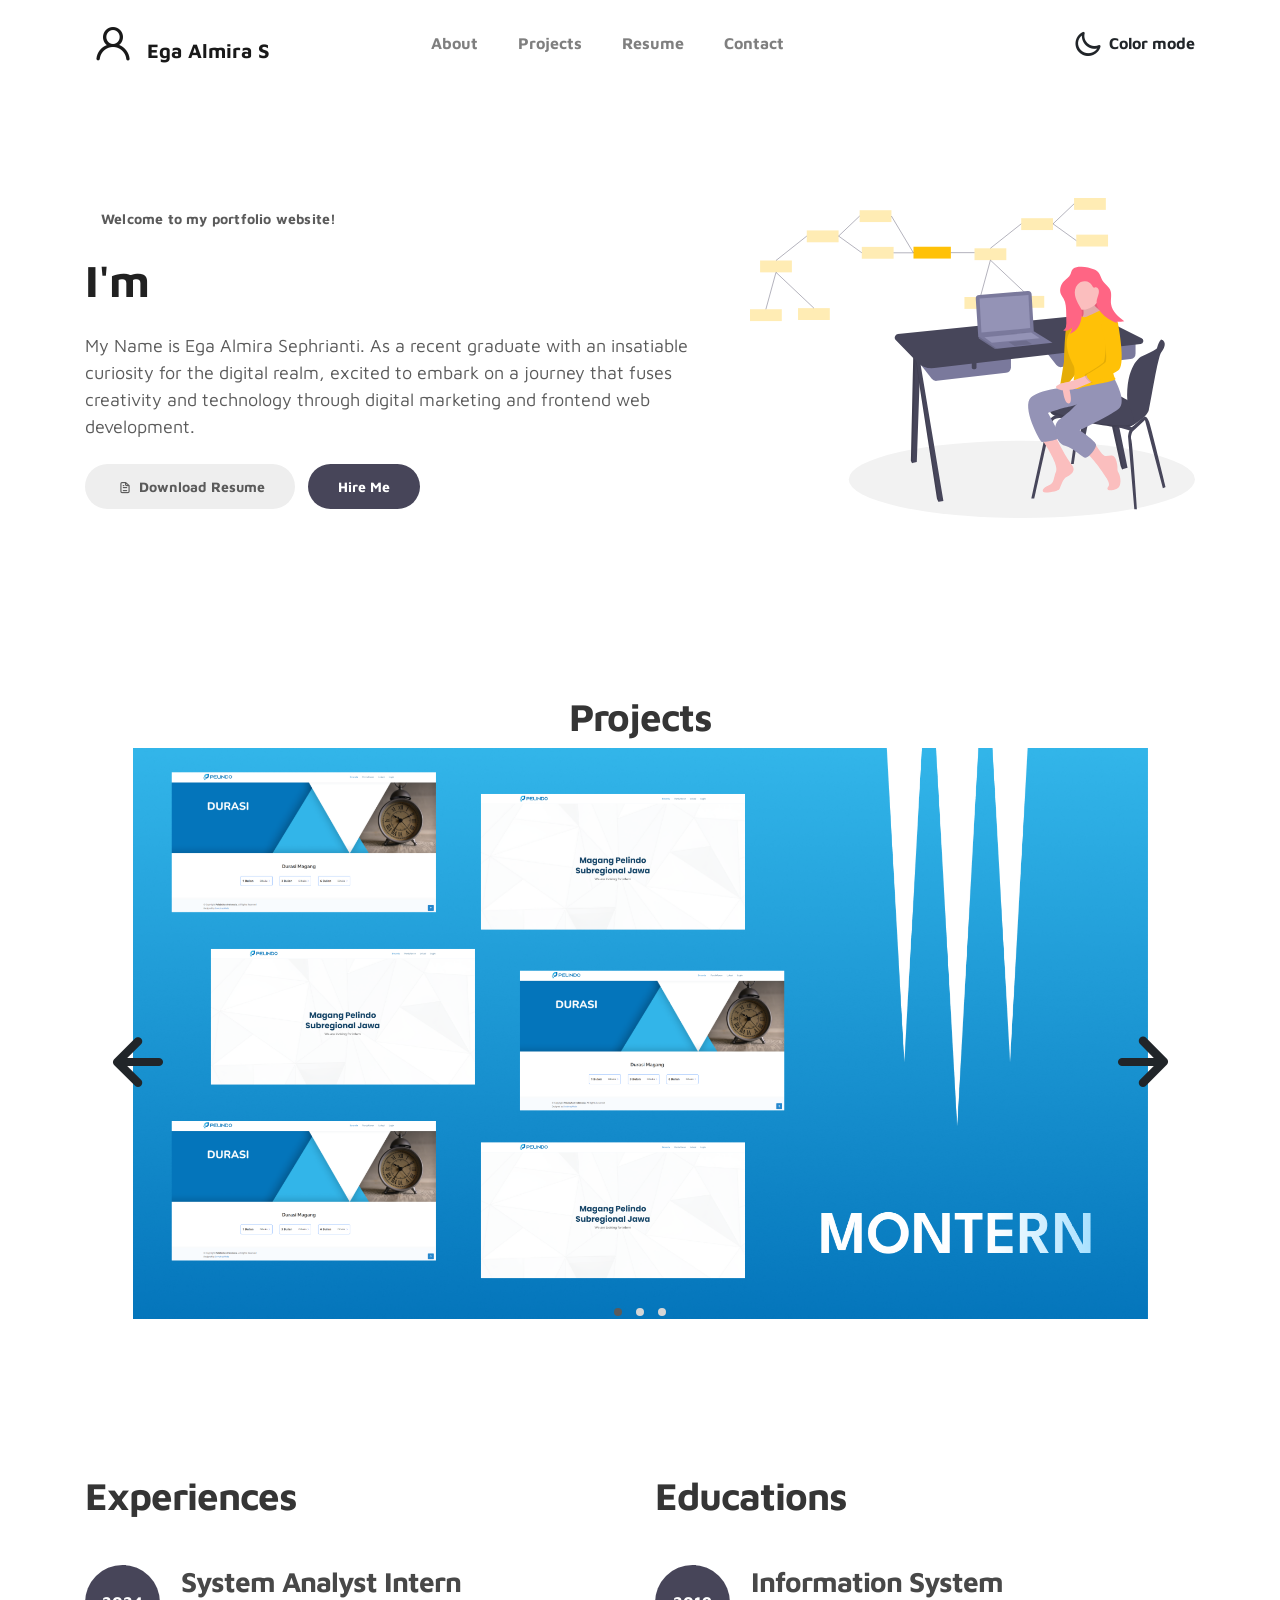
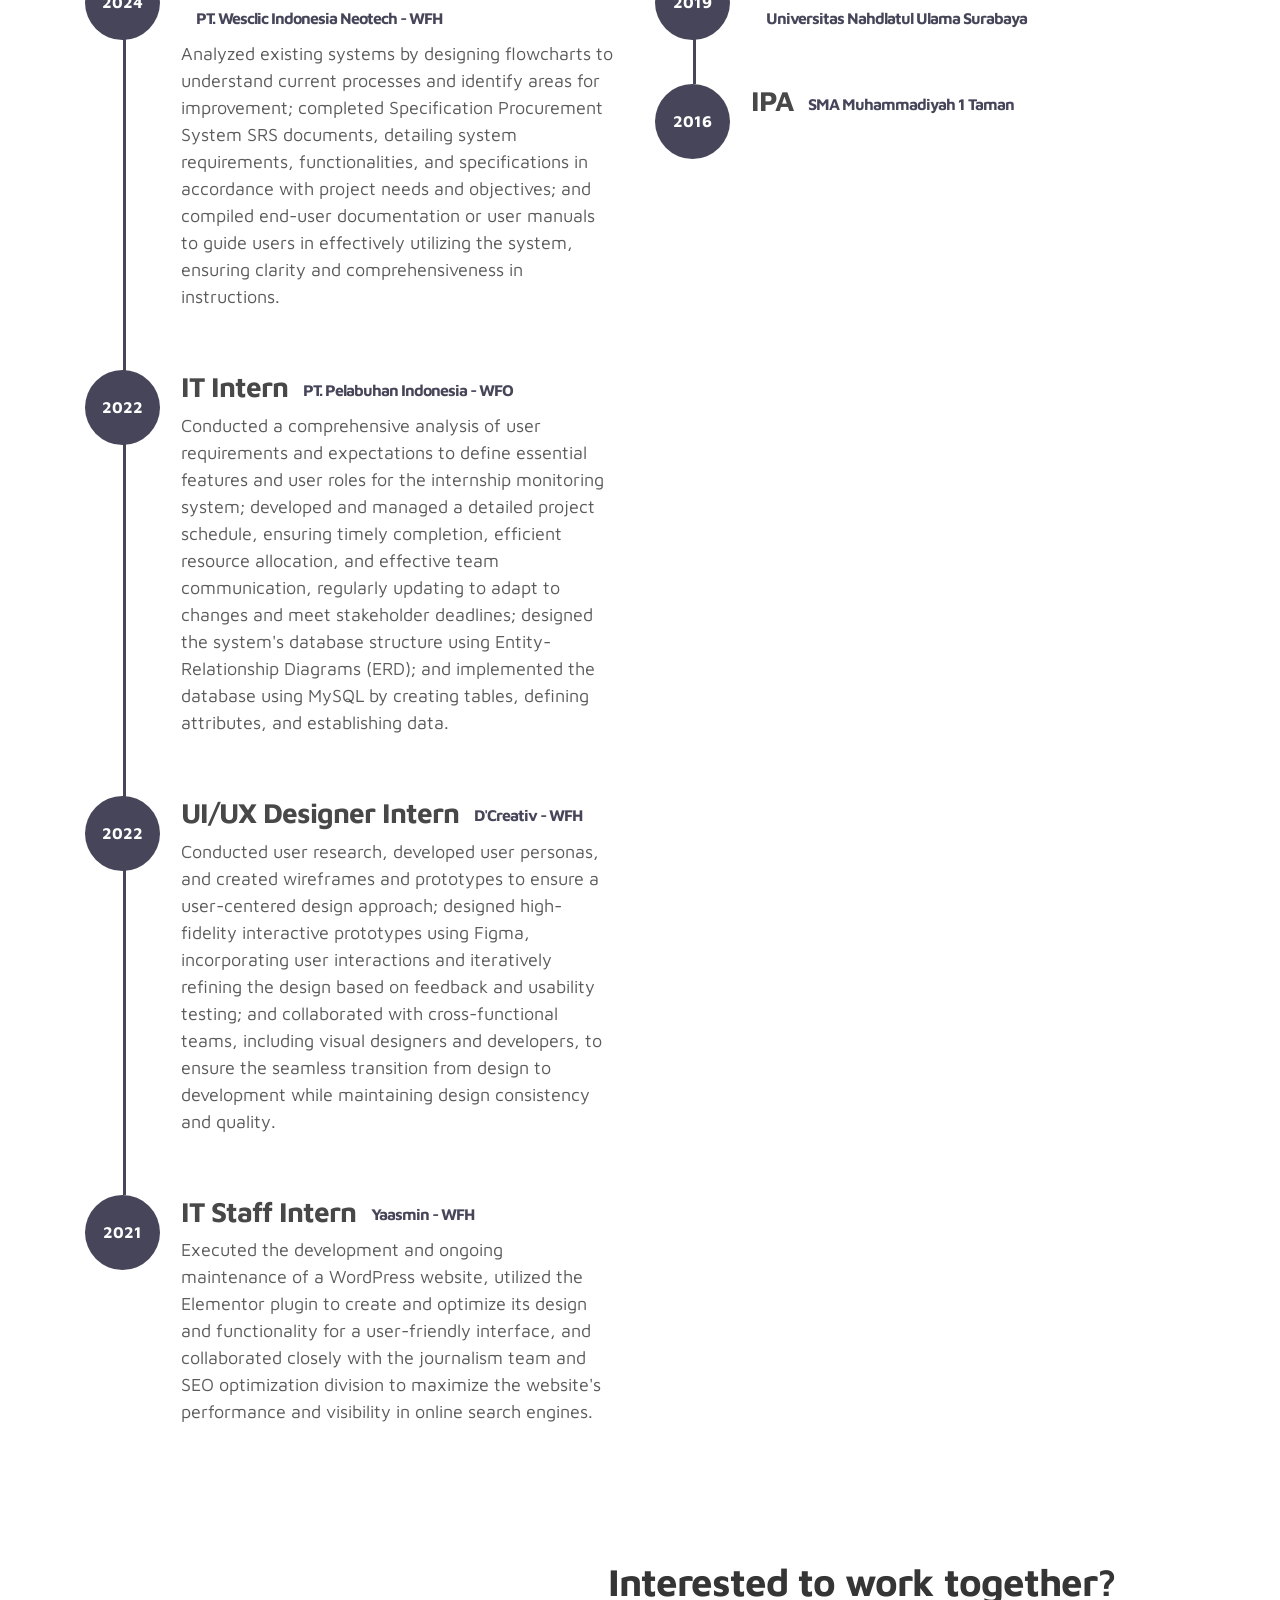
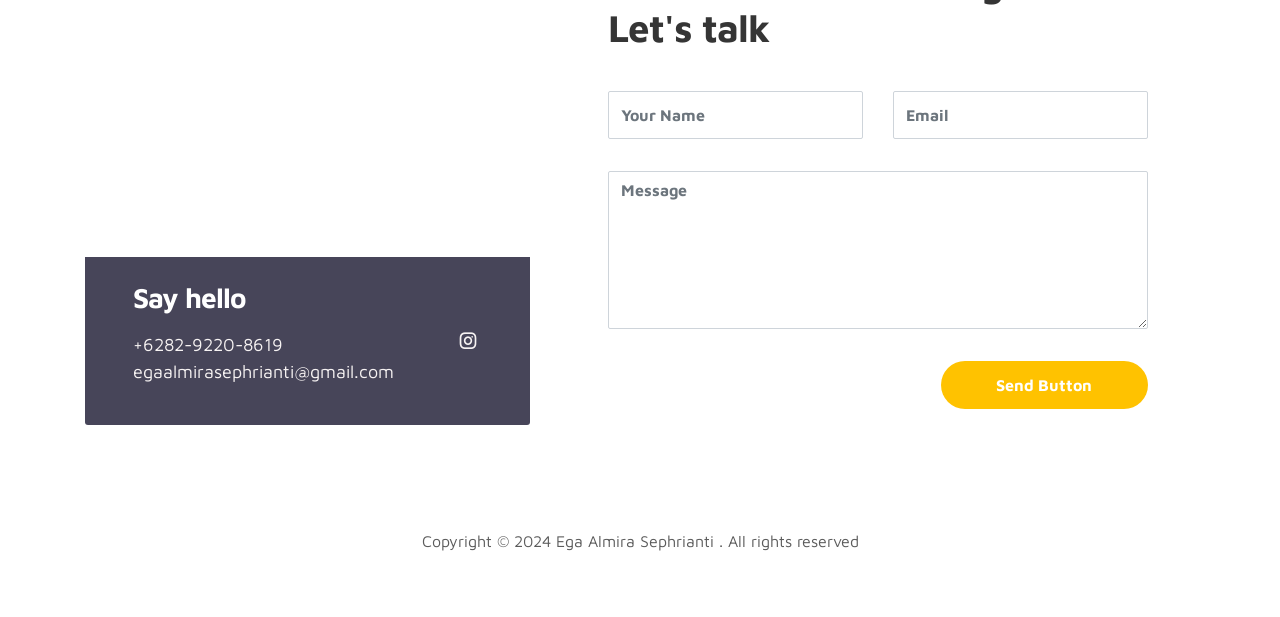
==== commit eb5fc660: "Update index.html" ====
--- a/index.html
+++ b/index.html
@@ -6,7 +6,7 @@
     <meta name="description" content="">
     <meta name="author" content="">
 
-    <title>Marvel HTML Bootstrap 4 Template</title>
+    <title>Ega Almira Sephrianti Portfolio</title>
 
     <link rel="stylesheet" href="css/bootstrap.min.css">
     <link rel="stylesheet" href="css/unicons.css">
@@ -29,7 +29,7 @@
     <!-- MENU -->
     <nav class="navbar navbar-expand-sm navbar-light">
         <div class="container">
-            <a class="navbar-brand" href="index.html"><i class='uil uil-user'></i> Ega Almira</a>
+            <a class="navbar-brand" href="index.html"><i class='uil uil-user'></i> Ega Almira S</a>
 
             <button class="navbar-toggler" type="button" data-toggle="collapse" data-target="#navbarNav" aria-controls="navbarNav" aria-expanded="false"
                 aria-label="Toggle navigation">
@@ -87,7 +87,7 @@
                         
                         <div class="custom-btn-group mt-4">
                           <a href="https://drive.google.com/file/d/1-2Qqa4sw53ovhW5XyT1UQSCnj06zfiSD/view?usp=sharing" class="btn mr-lg-2 custom-btn"><i class='uil uil-file-alt'></i> Download Resume</a>
-                          <a href="https:/wa.me/6282192298619" class="btn custom-btn custom-btn-bg custom-btn-link">Hire Me</a>
+                          <a href="https://wa.me/6282192298619" class="btn custom-btn custom-btn-bg custom-btn-link">Hire Me</a>
                         </div>
                     </div>
                 </div>
@@ -295,4 +295,4 @@
     <script src="js/custom.js"></script>
 
   </body>
-</html>+</html>
